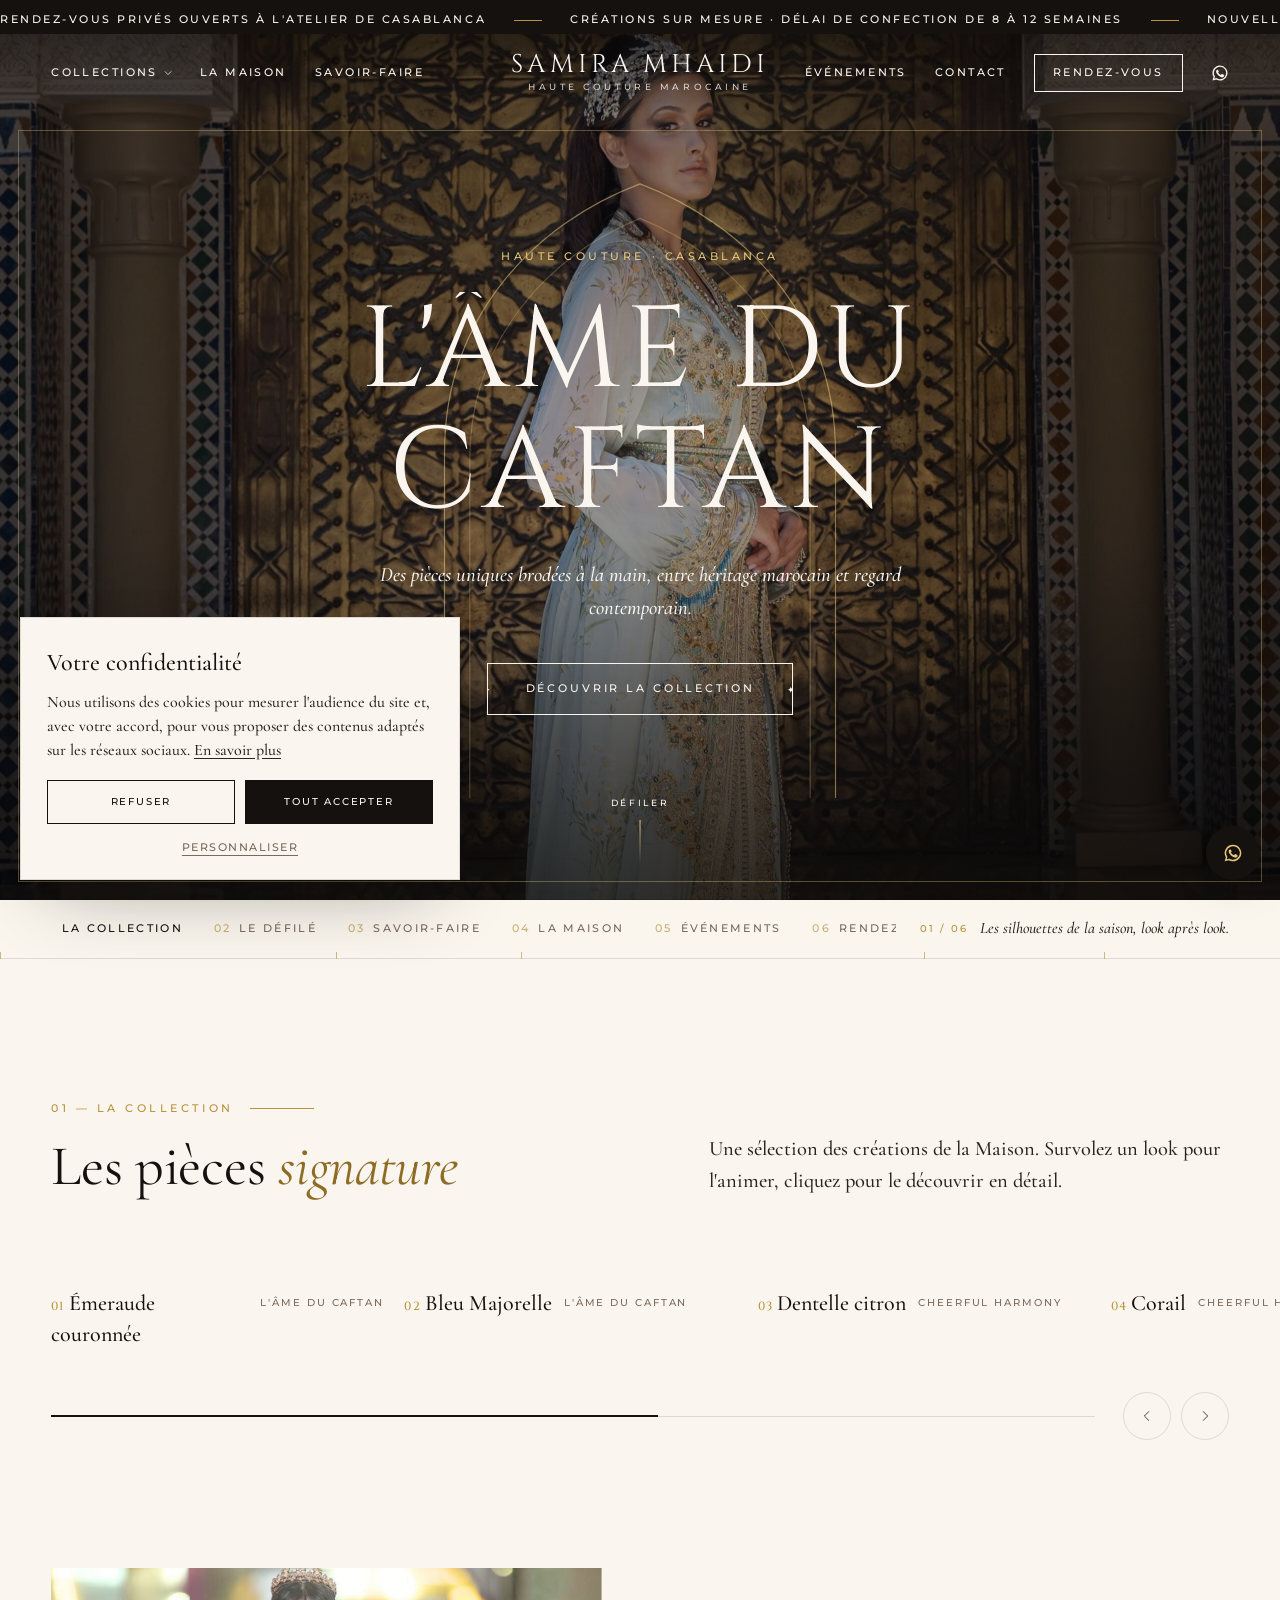
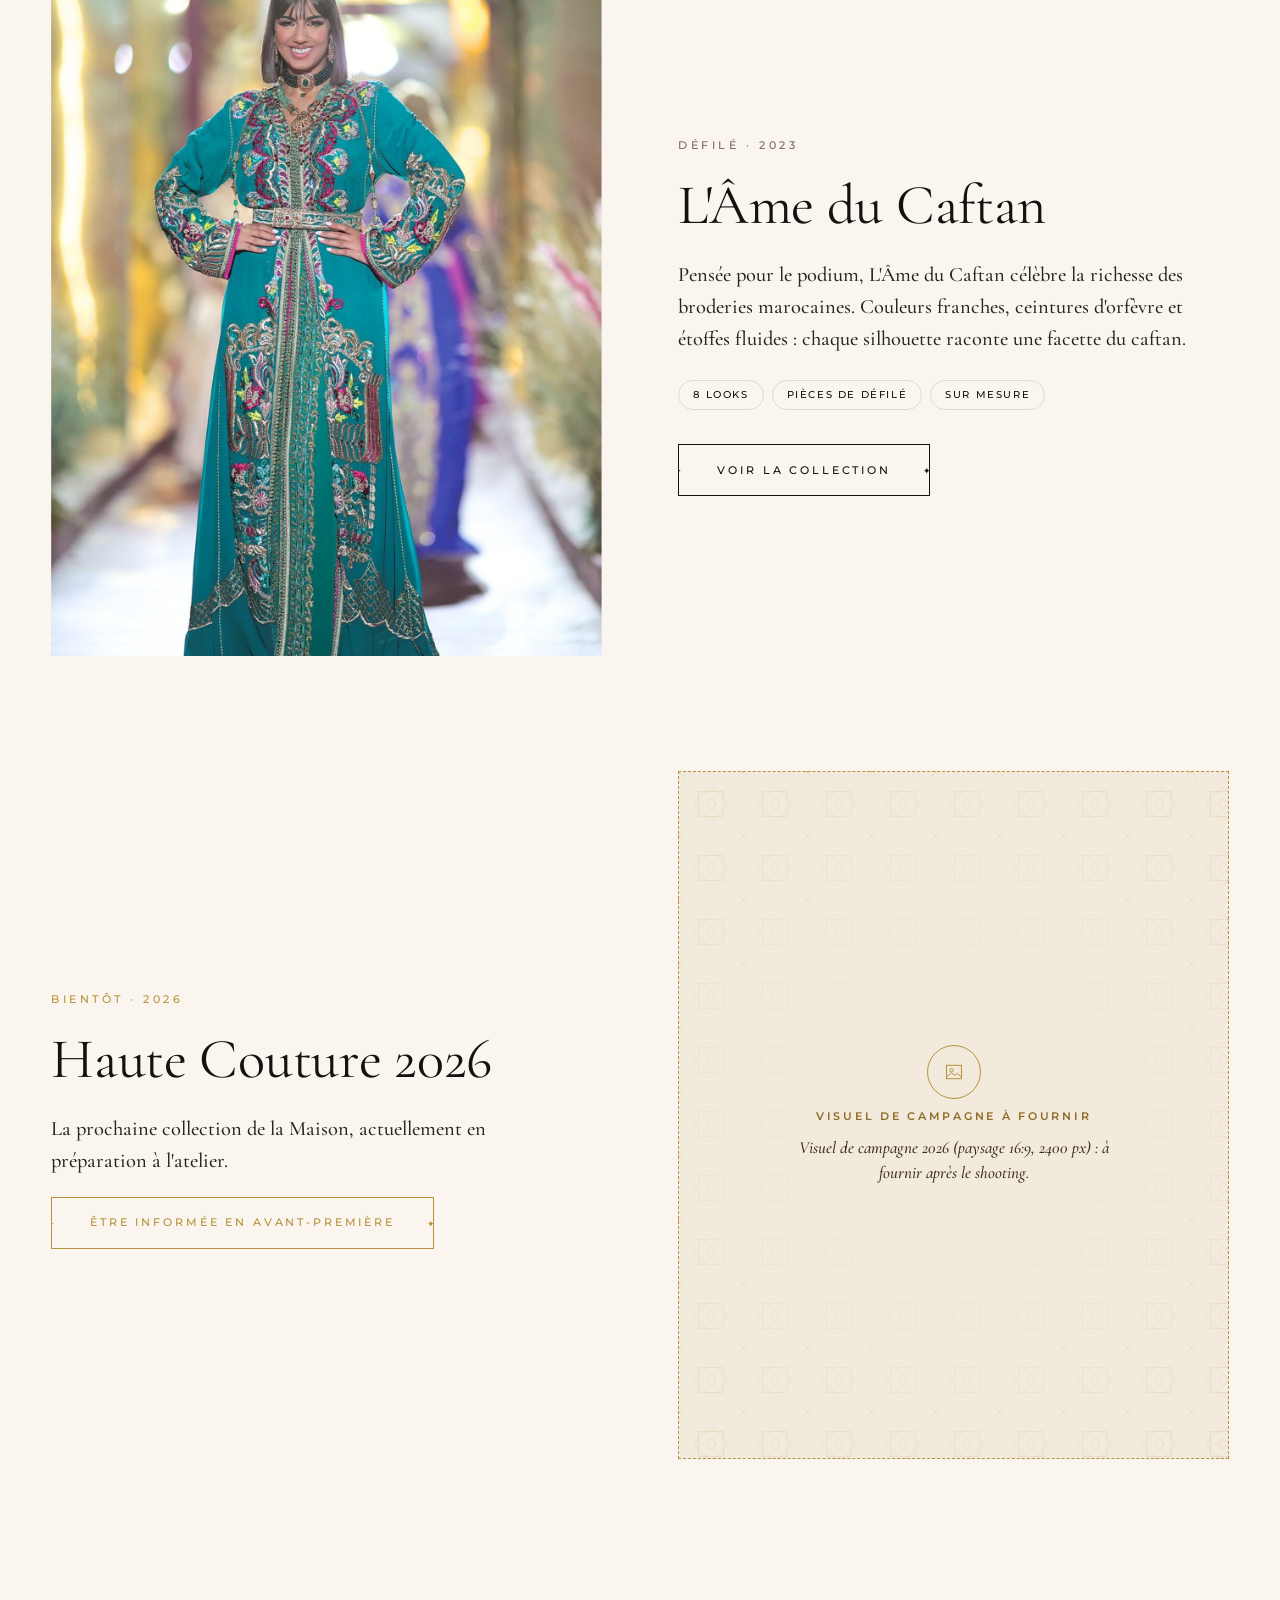
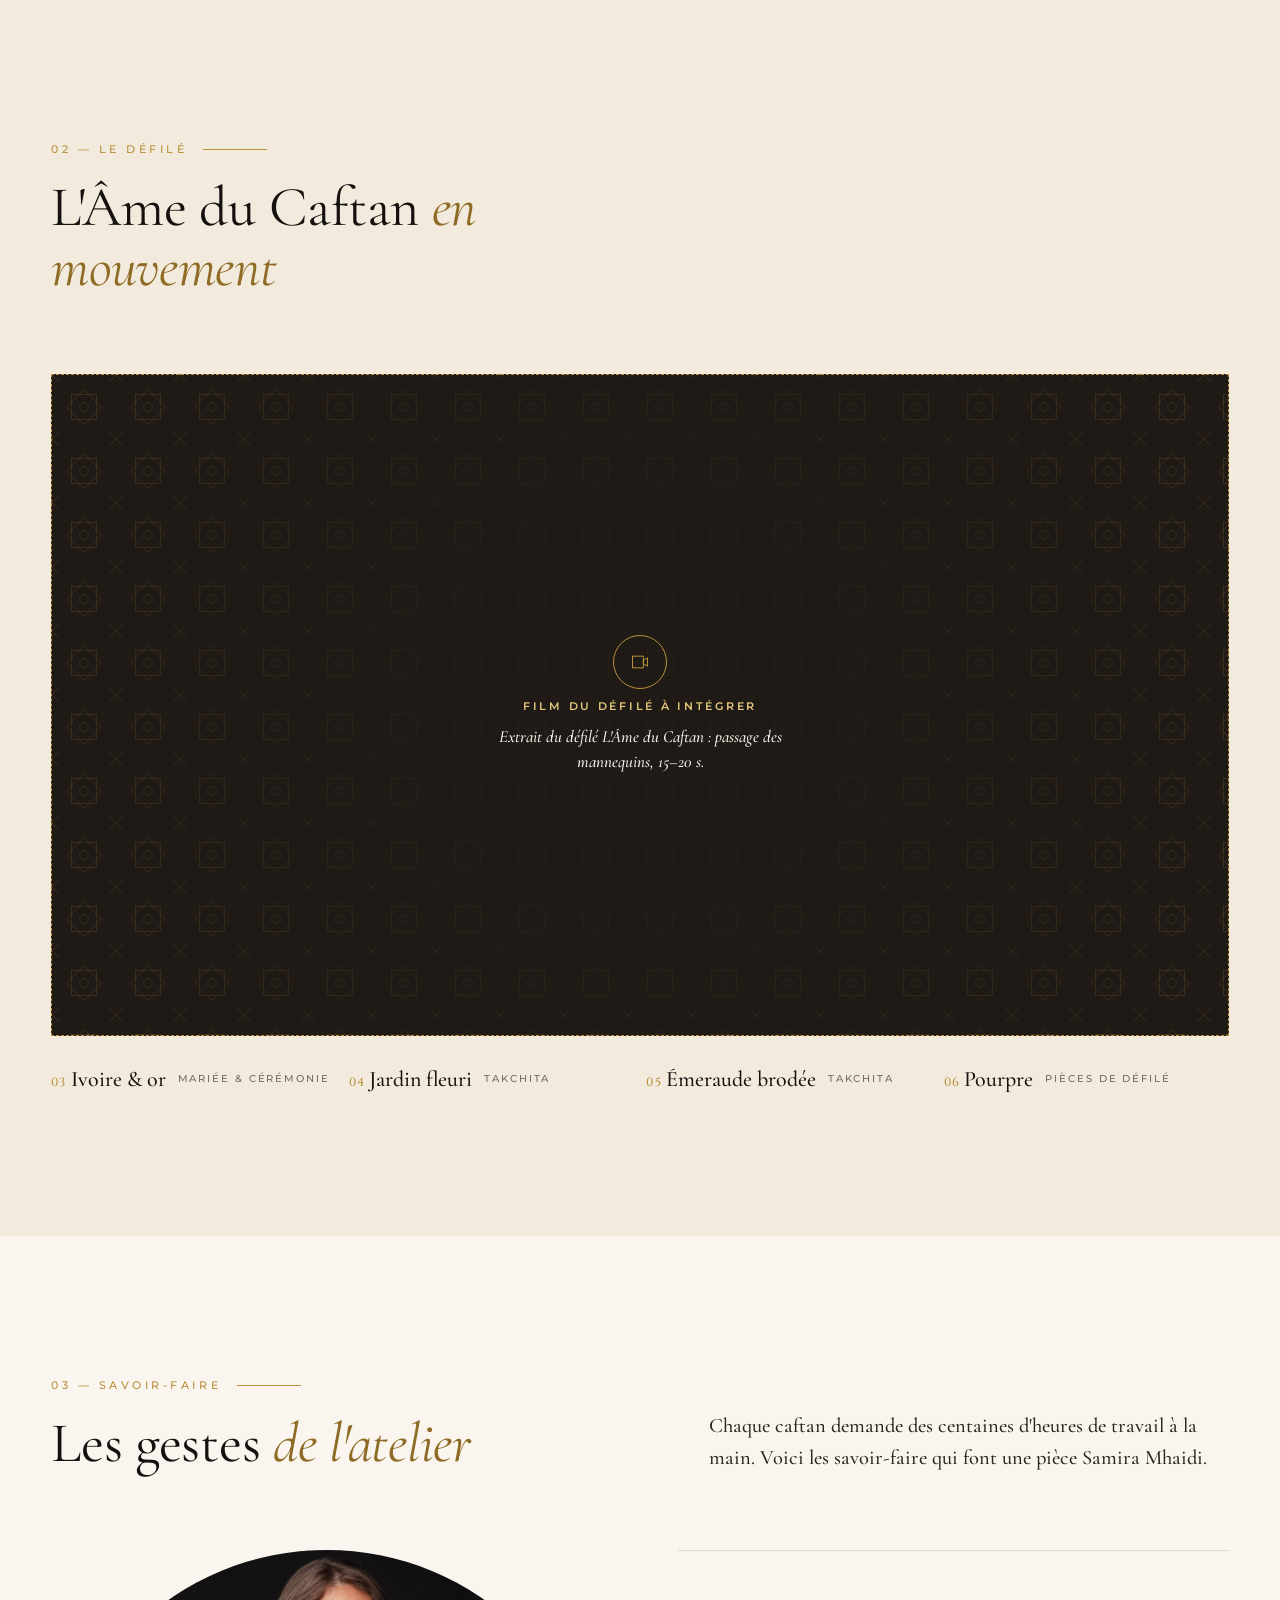
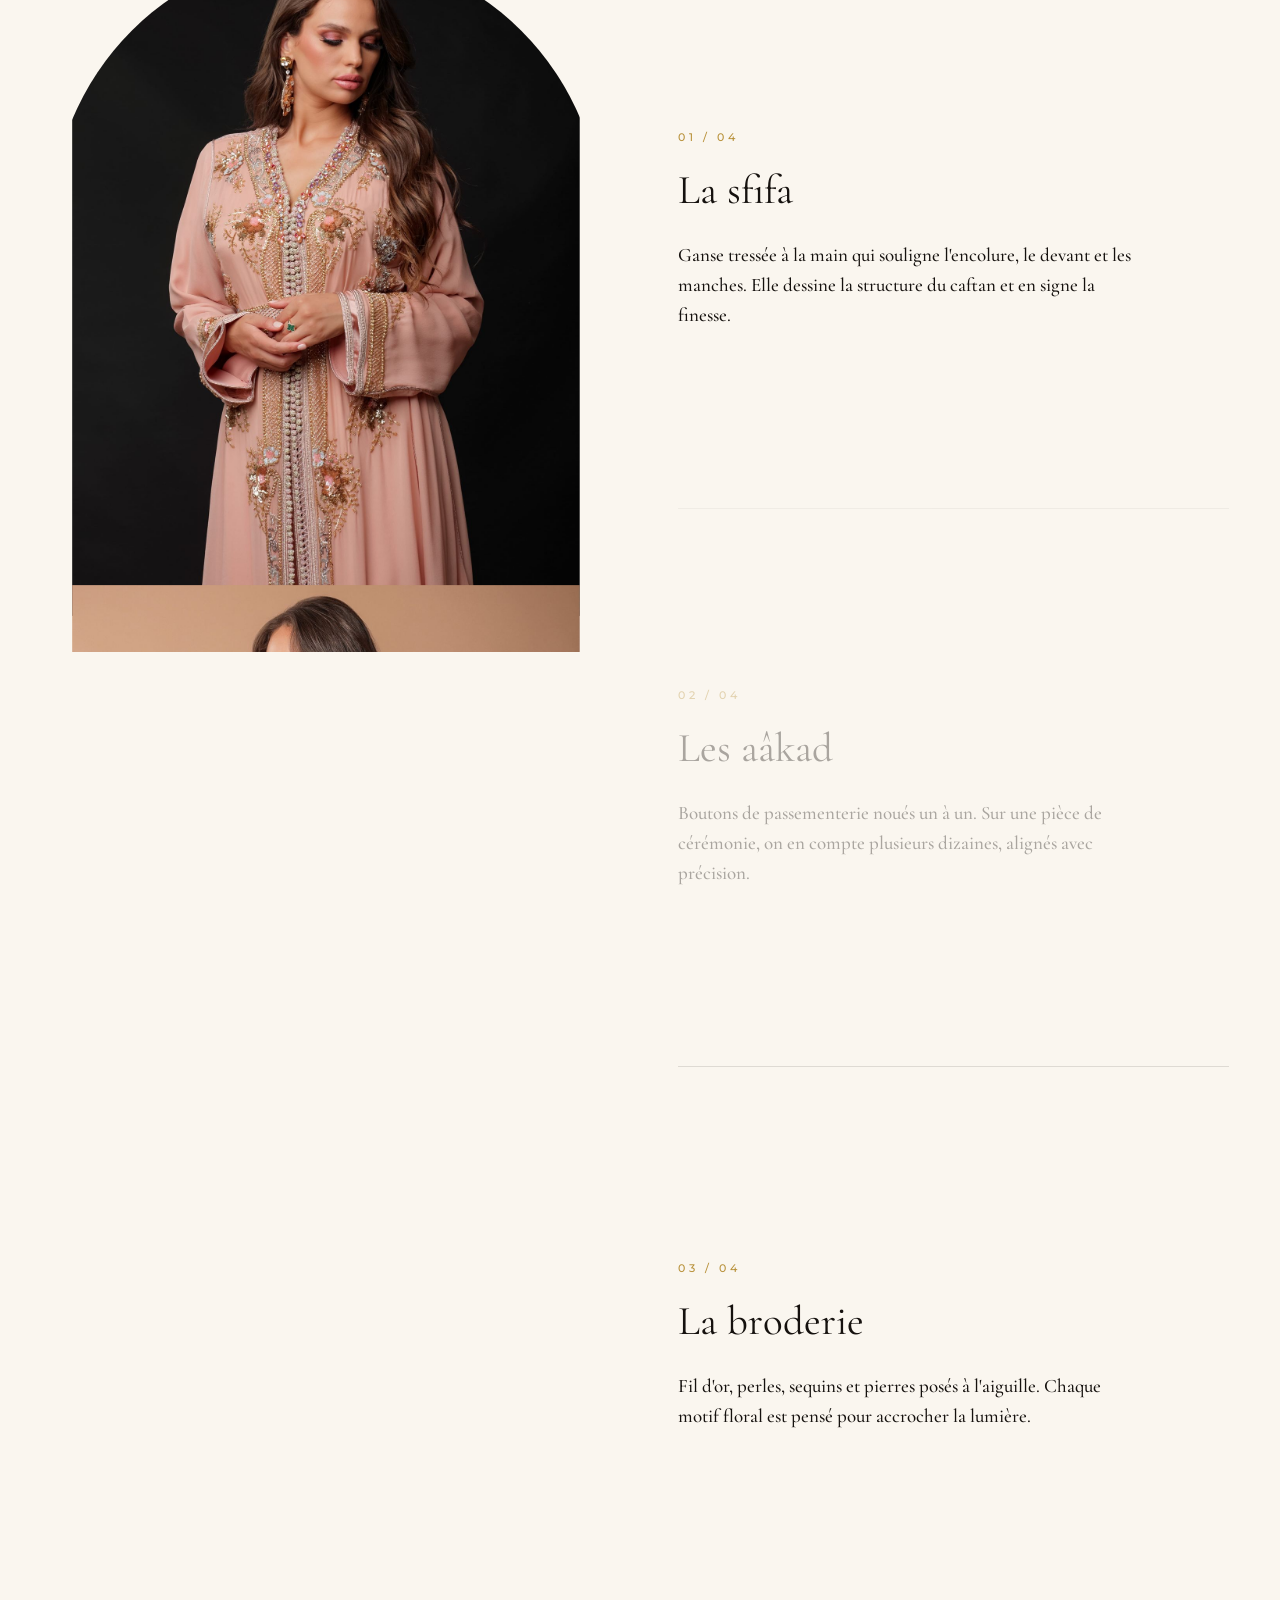
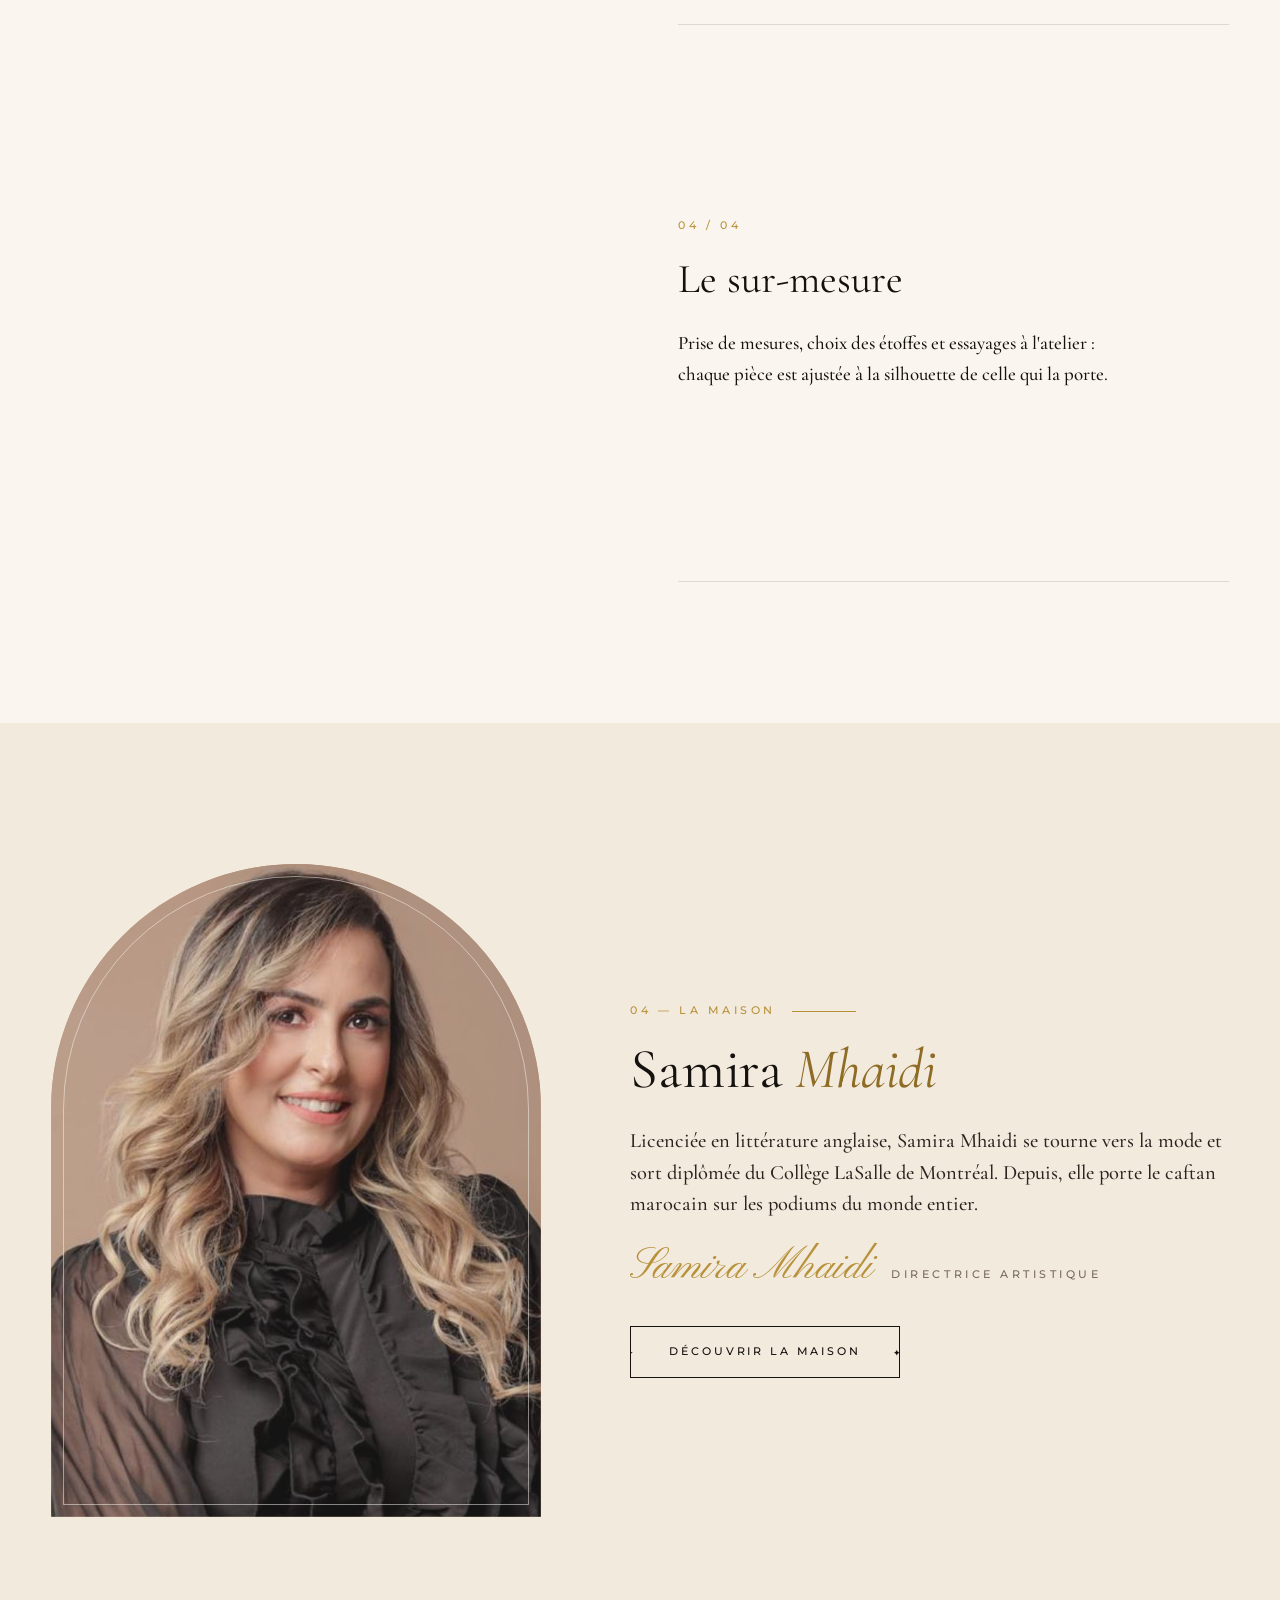
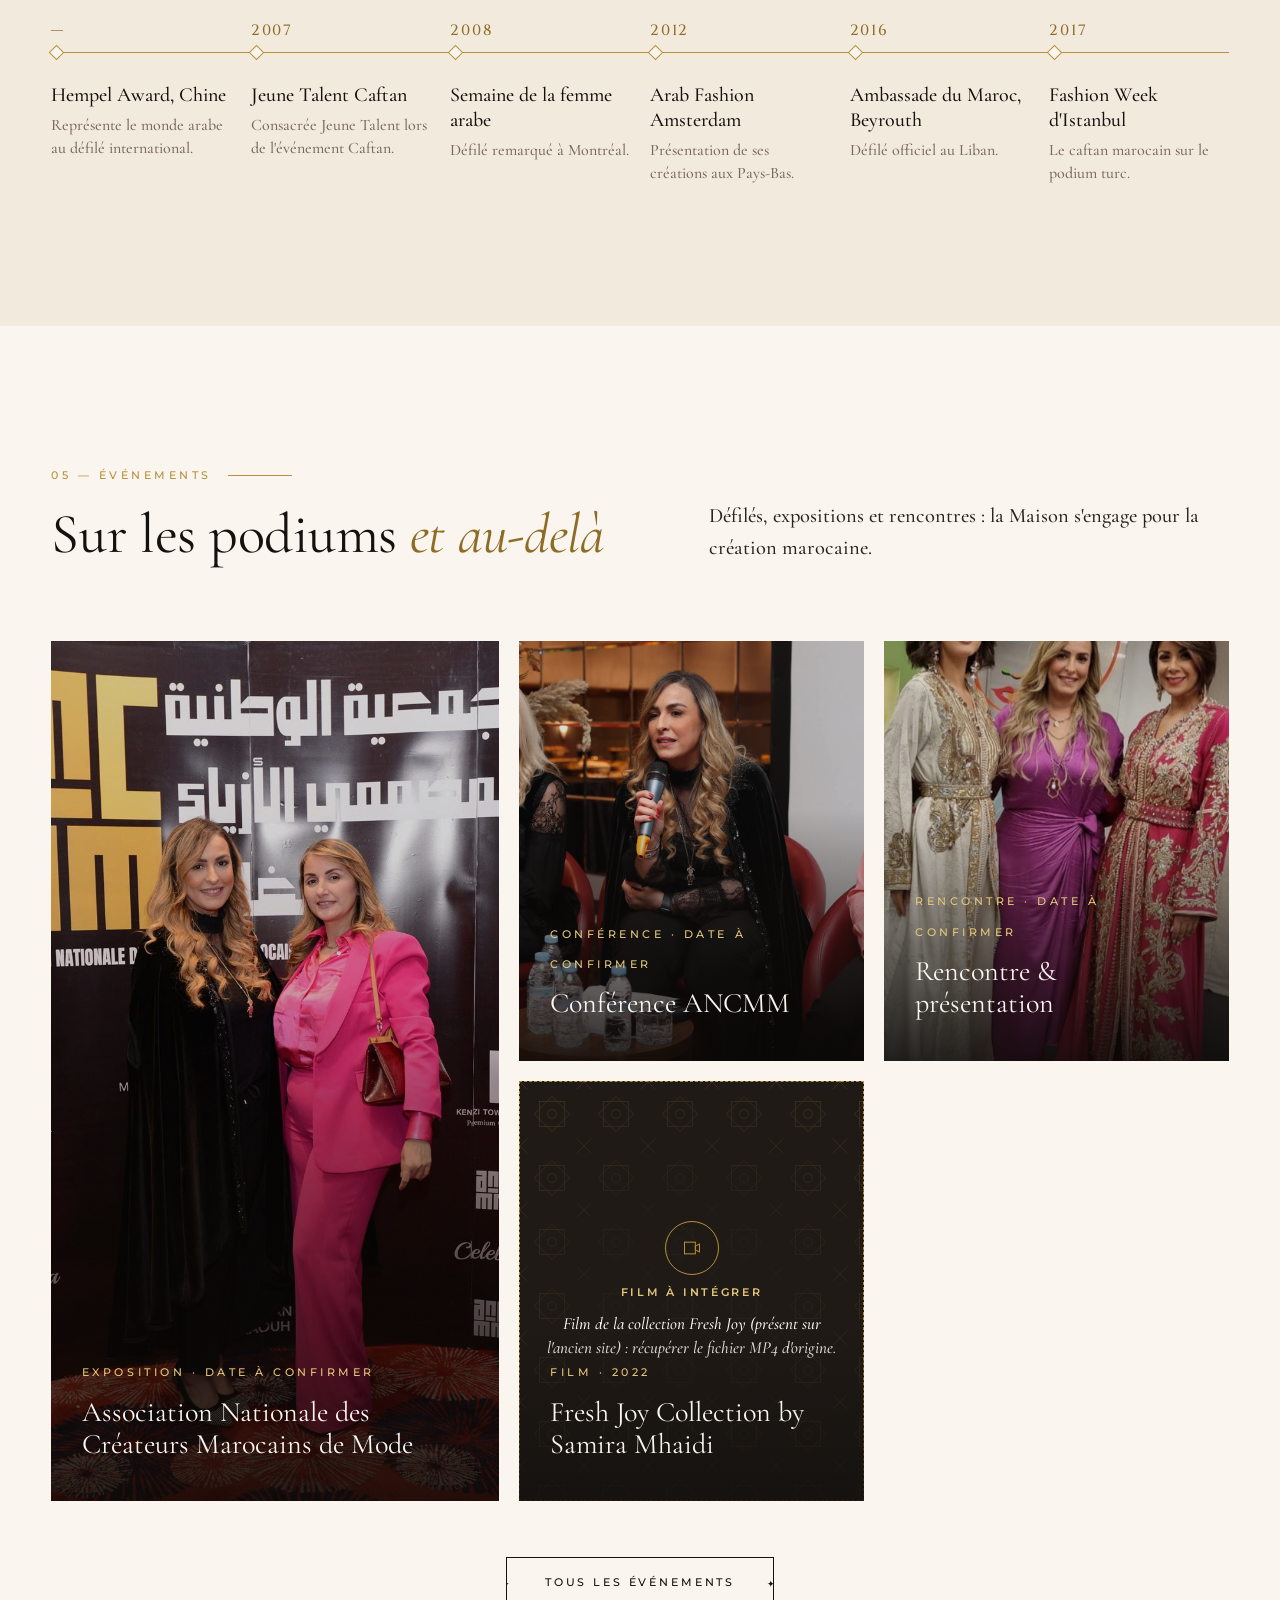
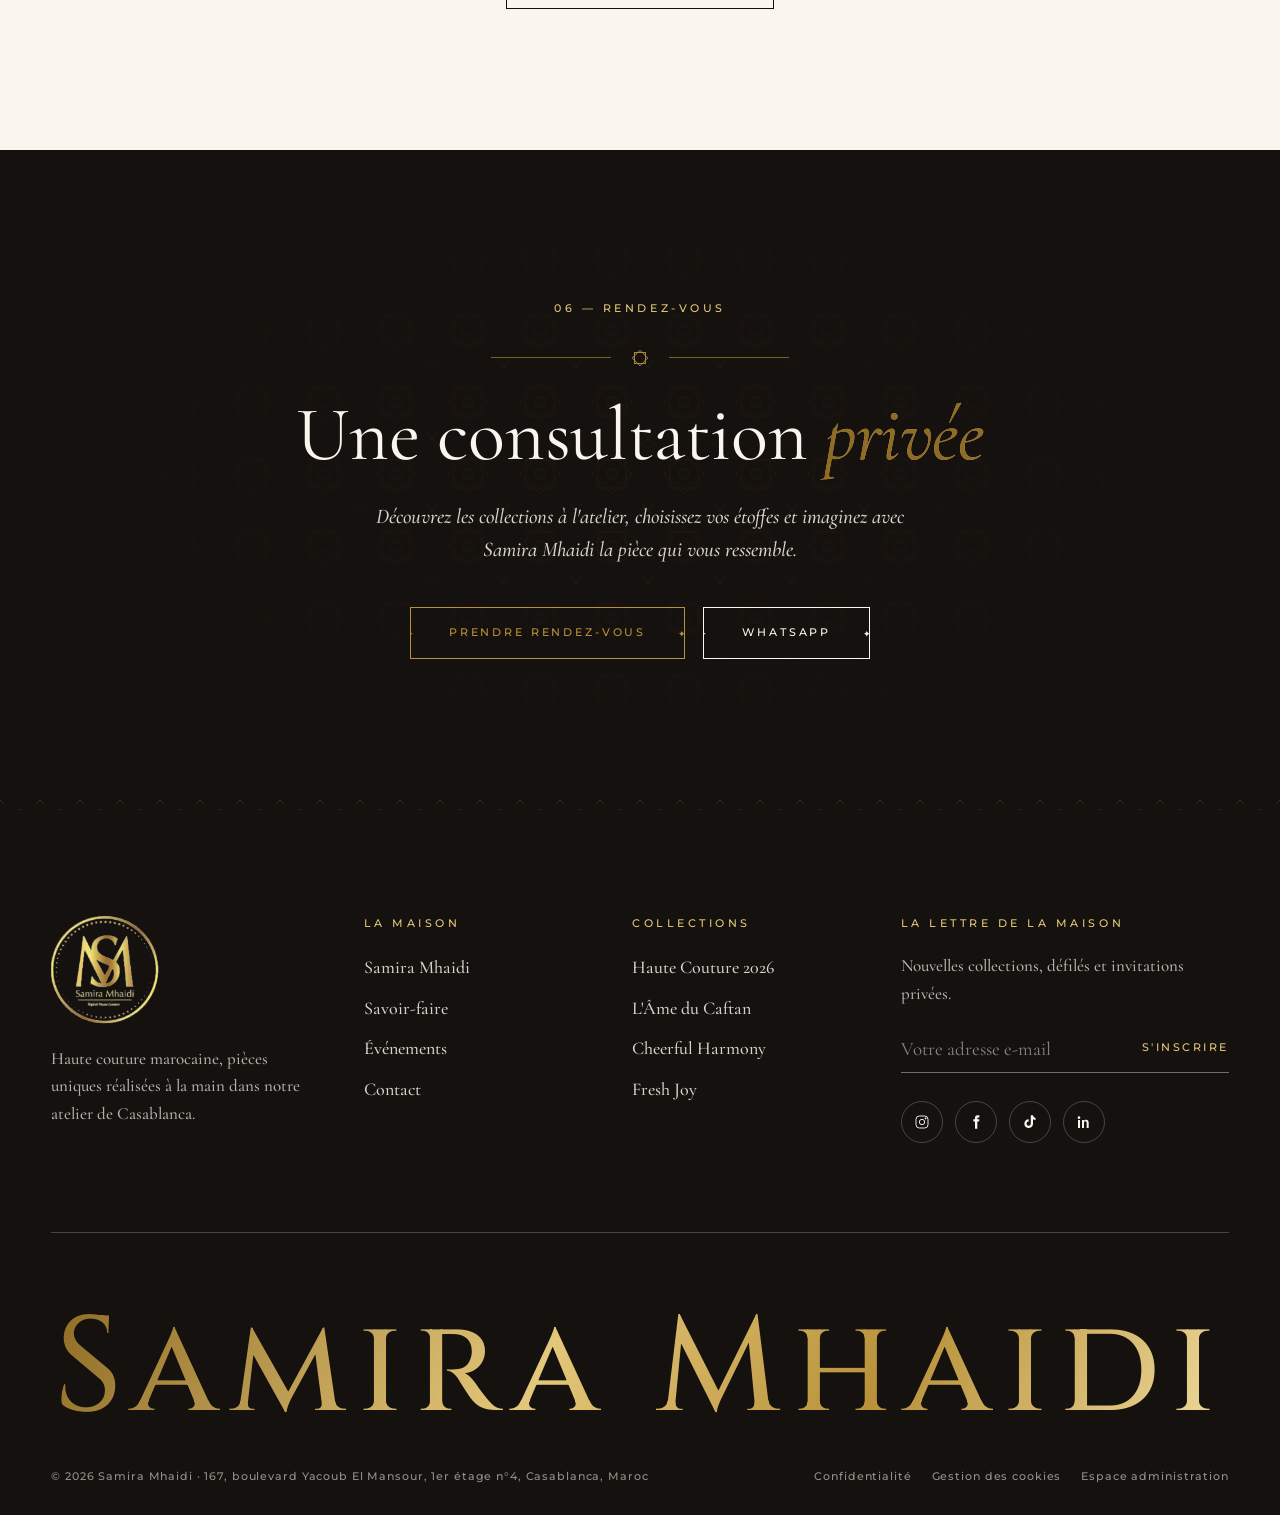
==== index.html @ 706044f9 "Add files via upload" ====
<!doctype html>
<html lang="fr">
<head>
  <meta charset="utf-8">
  <meta name="viewport" content="width=device-width, initial-scale=1">
  <title>Samira Mhaidi — Haute Couture Marocaine · Caftans sur mesure à Casablanca</title>
  <meta name="description" content="Maison de haute couture marocaine fondée par Samira Mhaidi. Caftans et takchitas brodés à la main, pièces uniques sur mesure dans notre atelier de Casablanca.">
  <meta property="og:type" content="website">
  <meta property="og:title" content="Samira Mhaidi — Haute Couture Marocaine">
  <meta property="og:description" content="Caftans et takchitas brodés à la main, pièces uniques sur mesure à Casablanca.">
  <meta property="og:image" content="assets/img/hero-porte-doree.jpg">
  <meta name="theme-color" content="#15110e">
  <link rel="icon" type="image/png" href="assets/img/favicon.png">
  <link rel="preconnect" href="https://fonts.googleapis.com">
  <link rel="preconnect" href="https://fonts.gstatic.com" crossorigin>
  <link href="https://fonts.googleapis.com/css2?family=Cinzel:wght@400;500&family=Cormorant+Garamond:ital,wght@0,400;0,500;0,600;1,400;1,500&family=Montserrat:wght@400;500;600&family=Pinyon+Script&display=swap" rel="stylesheet">
  <link rel="stylesheet" href="assets/css/site.css">
  <script>try{if(sessionStorage.getItem("sm_loaded"))document.documentElement.classList.add("no-loader")}catch(e){}</script>
  <script defer src="assets/js/config.js"></script>
  <script defer src="assets/js/seed.js"></script>
  <script defer src="assets/js/store.js"></script>
  <script defer src="assets/js/site.js"></script>
  <script type="application/ld+json">
  {"@context":"https://schema.org","@type":"ClothingStore","name":"Samira Mhaidi","description":"Maison de haute couture marocaine : caftans et takchitas brodés à la main, sur mesure.","image":"assets/img/hero-porte-doree.jpg","telephone":"+212663015289","email":"samira.mhaidi@gmail.com","address":{"@type":"PostalAddress","streetAddress":"167, boulevard Yacoub El Mansour, 1er étage n°4","addressLocality":"Casablanca","postalCode":"20250","addressCountry":"MA"},"founder":{"@type":"Person","name":"Samira Mhaidi","jobTitle":"Directrice artistique"}}
  </script>
</head>
<body data-page="home">
  <div class="loader" aria-hidden="true"><div class="loader__in"><img src="assets/img/logo-sm-cercle.png" alt=""><div class="loader__bar"><i></i></div></div></div>

  <main id="main">
    <section class="hero" data-bind="hero" aria-label="Ouverture"></section>

    <nav class="chapters" aria-label="Chapitres de la page">
      <div class="wrap chapters__inner">
        <ul class="chapters__list"></ul>
        <div class="chapters__now"><span class="chapters__count"></span><span class="chapters__text"></span></div>
      </div>
      <div class="chapters__progress"><i></i></div>
      <div class="chapters__ticks"></div>
    </nav>

    <section class="section" id="collection" data-bind="collection"></section>
    <section class="section section--sand" id="defile" data-bind="defile"></section>
    <section class="section" id="savoir-faire" data-bind="savoir-faire"></section>
    <section class="section section--sand" id="maison" data-bind="maison"></section>
    <section class="section" id="evenements" data-bind="evenements"></section>
    <section class="section rdv" id="rendez-vous" data-bind="rendez-vous"></section>
  </main>

  <noscript><p style="padding:120px 24px;text-align:center">Ce site nécessite JavaScript pour afficher les collections.</p></noscript>
</body>
</html>
---- assets/css/site.css ----
/* =========================================================
   Samira Mhaidi — Haute Couture Marocaine · V1
   Palette issue du site existant : ivoire, noir, or, camel.
   ========================================================= */
:root {
  --ivory: #faf6ef;
  --sand: #f2eadd;
  --camel: #c49a7c;
  --camel-deep: #a87e62;
  --cacao: #3b2a20;
  --ink: #15110e;
  --ink-2: #2a2420;
  --muted: #7a6a5d;
  --gold: #b8913a;
  --gold-light: #e3c77a;
  --gold-deep: #8f6c25;
  --gold-grad: linear-gradient(120deg, #8f6c25 0%, #e3c77a 42%, #b8913a 70%, #f0dc9e 100%);
  --line: rgba(21, 17, 14, 0.12);
  --line-light: rgba(250, 246, 239, 0.22);

  --f-display: "Cinzel", "Times New Roman", serif;
  --f-serif: "Cormorant Garamond", "Georgia", serif;
  --f-sans: "Montserrat", "Helvetica Neue", Arial, sans-serif;
  --f-script: "Pinyon Script", cursive;

  --bar-h: 34px;
  --hdr-h: 78px;
  --gutter: clamp(16px, 4vw, 56px);
  --maxw: 1440px;
  --ease: cubic-bezier(0.19, 1, 0.22, 1);
  --ease-soft: cubic-bezier(0.39, 0.575, 0.565, 1);

  --zellige: url("data:image/svg+xml,%3Csvg xmlns='http://www.w3.org/2000/svg' width='72' height='72' viewBox='0 0 72 72'%3E%3Cg fill='none' stroke='%23b8913a' stroke-width='0.7'%3E%3Crect x='22' y='22' width='28' height='28'/%3E%3Crect x='22' y='22' width='28' height='28' transform='rotate(45 36 36)'/%3E%3Ccircle cx='36' cy='36' r='5'/%3E%3Cpath d='M0 0l8 8M72 0l-8 8M0 72l8-8M72 72l-8-8'/%3E%3C/g%3E%3C/svg%3E");
}

*,
*::before,
*::after { box-sizing: border-box; }
html { -webkit-text-size-adjust: 100%; scroll-behavior: smooth; }
body {
  margin: 0;
  background: var(--ivory);
  color: var(--ink);
  font-family: var(--f-serif);
  font-size: 19px;
  font-weight: 500;
  line-height: 1.6;
  -webkit-font-smoothing: antialiased;
  overflow-x: hidden;
}
img, video { display: block; max-width: 100%; }
a { color: inherit; text-decoration: none; }
button { font: inherit; color: inherit; background: none; border: 0; cursor: pointer; padding: 0; }
::selection { background: var(--gold-light); color: var(--ink); }
:focus-visible { outline: 1px solid var(--gold); outline-offset: 3px; }
.sr-only { position: absolute; width: 1px; height: 1px; overflow: hidden; clip: rect(0 0 0 0); white-space: nowrap; }
.skip { position: absolute; left: 12px; top: -60px; z-index: 999; background: var(--ink); color: var(--ivory); padding: 10px 16px; font-family: var(--f-sans); font-size: 12px; }
.skip:focus { top: 12px; }

.wrap { width: 100%; max-width: var(--maxw); margin: 0 auto; padding: 0 var(--gutter); }

/* ---------- typographie ---------- */
.eyebrow {
  font-family: var(--f-sans);
  font-size: 11px;
  font-weight: 500;
  letter-spacing: 0.32em;
  text-transform: uppercase;
}
.display {
  font-family: var(--f-display);
  font-weight: 400;
  letter-spacing: 0.06em;
  line-height: 1.05;
  text-transform: uppercase;
  margin: 0;
}
.title {
  font-family: var(--f-serif);
  font-weight: 400;
  font-size: clamp(34px, 4.4vw, 64px);
  line-height: 1.05;
  letter-spacing: -0.005em;
  margin: 0;
}
.title em { font-style: italic; color: var(--gold-deep); }
.lead { font-size: clamp(19px, 1.6vw, 23px); line-height: 1.55; color: var(--ink-2); }
.script { font-family: var(--f-script); font-weight: 400; font-size: 1.6em; color: var(--gold); line-height: 1; }
.gold-text { background: var(--gold-grad); -webkit-background-clip: text; background-clip: text; color: transparent; }
.muted { color: var(--muted); }

/* ---------- boutons (signature : étoiles de part et d'autre, comme l'ancien site) ---------- */
.btn {
  --c: var(--ink);
  position: relative;
  display: inline-flex;
  align-items: center;
  justify-content: center;
  gap: 12px;
  min-height: 52px;
  padding: 0 38px;
  border: 1px solid var(--c);
  color: var(--c);
  font-family: var(--f-sans);
  font-size: 11px;
  font-weight: 500;
  letter-spacing: 0.26em;
  text-transform: uppercase;
  overflow: hidden;
  isolation: isolate;
  transition: color 0.5s var(--ease), border-color 0.5s var(--ease);
}
.btn::before,
.btn::after {
  content: "✦";
  position: absolute;
  top: 50%;
  font-size: 9px;
  line-height: 1;
  color: var(--c);
  transform: translateY(-50%);
  transition: color 0.5s var(--ease);
}
.btn::before { left: -5px; }
.btn::after { right: -5px; }
.btn span.fill {
  position: absolute; inset: 0; z-index: -1;
  background: var(--c);
  transform: scaleX(0);
  transform-origin: right;
  transition: transform 0.6s var(--ease);
}
.btn:hover span.fill { transform: scaleX(1); transform-origin: left; }
.btn:hover { color: var(--ivory); }
.btn--light { --c: var(--ivory); }
.btn--light:hover { color: var(--ink); }
.btn--gold { --c: var(--gold); }
.btn--gold:hover { color: var(--ivory); }
.btn--solid { background: var(--ink); color: var(--ivory); }
.btn--solid span.fill { background: var(--gold); }
.btn--solid:hover { border-color: var(--gold); }
.link-u {
  position: relative;
  font-family: var(--f-sans); font-size: 11px; letter-spacing: 0.26em; text-transform: uppercase; font-weight: 500;
  padding-bottom: 6px;
}
.link-u::after {
  content: ""; position: absolute; left: 0; right: 0; bottom: 0; height: 1px; background: currentColor;
  transform: scaleX(0.35); transform-origin: left; transition: transform 0.6s var(--ease);
}
.link-u:hover::after { transform: scaleX(1); }

/* ---------- bandeau d'annonce (inspiration Fadila El Gadi) ---------- */
.announce {
  height: var(--bar-h);
  background: var(--ink);
  color: var(--ivory);
  overflow: hidden;
  display: flex;
  align-items: center;
  position: relative;
}
.announce__track {
  display: flex;
  flex-shrink: 0;
  white-space: nowrap;
  animation: marquee var(--marquee-dur, 38s) linear infinite;
}
.announce:hover .announce__track { animation-play-state: paused; }
.announce__item {
  display: inline-flex; align-items: center; gap: 28px;
  padding-right: 28px;
  font-family: var(--f-sans); font-size: 10.5px; font-weight: 500; letter-spacing: 0.24em; text-transform: uppercase;
}
.announce__item::after { content: ""; width: 28px; height: 1px; background: var(--gold); }
@keyframes marquee { to { transform: translateX(-50%); } }

/* ---------- header (inspiration Cult Gaia) ---------- */
.site-top {
  position: fixed; top: 0; left: 0; right: 0; z-index: 60;
  transition: transform 0.6s var(--ease);
}
.site-top.is-hidden { transform: translateY(calc(-100% - 2px)); }
.hdr {
  position: relative;
  height: var(--hdr-h);
  color: var(--ivory);
  background-color: transparent;
  border-bottom: 1px solid transparent;
  transition: background-color 0.5s var(--ease-soft), color 0.5s var(--ease-soft), border-color 0.5s var(--ease-soft);
}
.hdr::before {
  content: ""; position: absolute; inset: 0; pointer-events: none;
  background: linear-gradient(to bottom, rgba(10, 8, 6, 0.42), rgba(10, 8, 6, 0));
  transition: opacity 0.5s var(--ease-soft);
}
.site-top.is-solid .hdr,
.site-top:hover .hdr,
.site-top.is-open .hdr,
body.no-hero .hdr {
  background-color: var(--ivory);
  color: var(--ink);
  border-color: var(--line);
}
.site-top.is-solid .hdr::before,
.site-top:hover .hdr::before,
.site-top.is-open .hdr::before,
body.no-hero .hdr::before { opacity: 0; }
.hdr__inner {
  position: relative;
  height: 100%;
  display: grid;
  grid-template-columns: 1fr auto 1fr;
  align-items: center;
  gap: 24px;
}
.hdr__nav { display: flex; align-items: center; gap: clamp(18px, 2.2vw, 38px); }
.hdr__nav--right { justify-content: flex-end; }
.hdr__link {
  position: relative;
  display: inline-flex; align-items: center; gap: 6px;
  height: var(--hdr-h);
  font-family: var(--f-sans); font-size: 11px; font-weight: 500; letter-spacing: 0.22em; text-transform: uppercase;
  transition: color 0.35s var(--ease-soft);
}
.hdr__link::after {
  content: ""; position: absolute; left: 50%; right: 50%; bottom: 24px; height: 1px; background: var(--gold);
  transition: left 0.5s var(--ease), right 0.5s var(--ease);
}
.hdr__link:hover, .hdr__link[aria-expanded="true"], .hdr__link.is-current { color: var(--gold); }
.hdr__link:hover::after, .hdr__link[aria-expanded="true"]::after, .hdr__link.is-current::after { left: 0; right: 0; }
.hdr__link .chev { width: 8px; height: 8px; transition: transform 0.4s var(--ease); }
.hdr__link[aria-expanded="true"] .chev { transform: rotate(180deg); }
.hdr__logo { display: flex; flex-direction: column; align-items: center; gap: 2px; text-align: center; }
.hdr__logo .display { font-size: clamp(19px, 2vw, 27px); letter-spacing: 0.16em; }
.hdr__logo small { font-family: var(--f-sans); font-size: 8.5px; letter-spacing: 0.42em; text-transform: uppercase; opacity: 0.8; }
.hdr__rdv { border: 1px solid currentColor; padding: 0 18px; height: 38px; }
.hdr__rdv::after { display: none; }
.hdr__rdv:hover { background: var(--gold); border-color: var(--gold); color: var(--ivory); }
.hdr__icon { width: 18px; height: 18px; }
.hdr__burger { display: none; width: 40px; height: 40px; align-items: center; justify-content: flex-start; }
.hdr__burger span { display: block; width: 24px; height: 1px; background: currentColor; position: relative; }
.hdr__burger span::before, .hdr__burger span::after { content: ""; position: absolute; left: 0; width: 24px; height: 1px; background: currentColor; }
.hdr__burger span::before { top: -7px; }
.hdr__burger span::after { top: 7px; width: 16px; }

/* méga-menu */
.mega {
  position: absolute; left: 0; right: 0; top: 100%;
  background: var(--ivory);
  color: var(--ink);
  border-bottom: 1px solid var(--line);
  clip-path: inset(0 0 100% 0);
  visibility: hidden;
  transition: clip-path 0.7s var(--ease), visibility 0s 0.7s;
}
.mega.is-open { clip-path: inset(0 0 0 0); visibility: visible; transition: clip-path 0.7s var(--ease), visibility 0s; }
.mega__inner { display: grid; grid-template-columns: 1.1fr 1fr 1fr 1.3fr; gap: 48px; padding-top: 40px; padding-bottom: 48px; }
.mega__col h4 { margin: 0 0 18px; }
.mega__col ul { list-style: none; margin: 0; padding: 0; display: grid; gap: 10px; }
.mega__col a {
  font-family: var(--f-serif); font-size: 22px; line-height: 1.2;
  display: inline-flex; align-items: baseline; gap: 10px;
  transition: color 0.3s var(--ease-soft), transform 0.5s var(--ease);
}
.mega__col a small { font-family: var(--f-sans); font-size: 10px; letter-spacing: 0.2em; color: var(--muted); }
.mega__col a:hover { color: var(--gold); transform: translateX(6px); }
.mega__col a.is-soon { color: var(--muted); }
.mega__preview { position: relative; aspect-ratio: 4 / 3; overflow: hidden; background: var(--sand); }
.mega__preview img { position: absolute; inset: 0; width: 100%; height: 100%; object-fit: cover; object-position: center 20%; opacity: 0; transform: scale(1.06); transition: opacity 0.6s var(--ease-soft), transform 1.2s var(--ease); }
.mega__preview img.is-on { opacity: 1; transform: scale(1); }
.mega__preview figcaption { position: absolute; left: 16px; bottom: 14px; color: var(--ivory); text-shadow: 0 1px 12px rgba(0, 0, 0, 0.5); }
.mega-veil { position: fixed; inset: 0; z-index: 55; background: rgba(21, 17, 14, 0.35); opacity: 0; visibility: hidden; transition: opacity 0.5s, visibility 0s 0.5s; }
.mega-veil.is-on { opacity: 1; visibility: visible; transition: opacity 0.5s, visibility 0s; }

/* menu mobile */
.mnav {
  position: fixed; inset: 0; z-index: 80;
  background: var(--ink); color: var(--ivory);
  display: flex; flex-direction: column;
  padding: 24px var(--gutter) 32px;
  clip-path: circle(0 at 32px 32px);
  transition: clip-path 0.8s var(--ease);
  overflow-y: auto;
}
.mnav.is-open { clip-path: circle(150% at 32px 32px); }
.mnav__top { display: flex; justify-content: space-between; align-items: center; }
.mnav__close { width: 40px; height: 40px; font-size: 26px; font-weight: 300; }
.mnav ul { list-style: none; margin: 40px 0 auto; padding: 0; display: grid; gap: 6px; }
.mnav li a { font-family: var(--f-display); font-size: clamp(26px, 8vw, 40px); letter-spacing: 0.05em; display: block; padding: 4px 0; }
.mnav li a:hover { color: var(--gold-light); }
.mnav li small { display: block; font-family: var(--f-sans); font-size: 10px; letter-spacing: 0.24em; text-transform: uppercase; color: var(--gold-light); margin-bottom: 4px; }
.mnav__foot { display: grid; gap: 8px; font-family: var(--f-sans); font-size: 12px; letter-spacing: 0.08em; color: rgba(250, 246, 239, 0.7); }
.mnav__foot .zel { height: 40px; background-image: var(--zellige); background-size: 36px; opacity: 0.4; margin-bottom: 12px; }

/* ---------- hero vidéo (inspiration Elie Saab) ---------- */
.hero {
  position: relative;
  height: 100vh; height: 100svh;
  min-height: 600px;
  color: var(--ivory);
  overflow: hidden;
  background: var(--ink);
}
.hero__media { position: absolute; inset: 0; }
.hero__media img, .hero__media video { width: 100%; height: 100%; object-fit: cover; object-position: center 25%; }
.hero__media img { animation: kenburns 18s var(--ease-soft) forwards; transform-origin: 50% 30%; }
@keyframes kenburns { from { transform: scale(1.12); } to { transform: scale(1); } }
.hero__shade { position: absolute; inset: 0; background: radial-gradient(ellipse at center, rgba(10, 8, 6, 0.25) 0%, rgba(10, 8, 6, 0.55) 70%), linear-gradient(to bottom, rgba(10, 8, 6, 0.1) 60%, rgba(10, 8, 6, 0.6)); }
.hero__frame { position: absolute; inset: calc(var(--bar-h) + var(--hdr-h) + 18px) 18px 18px; border: 1px solid rgba(227, 199, 122, 0.35); pointer-events: none; }
.hero__content {
  position: absolute; inset: 0;
  display: flex; flex-direction: column; align-items: center; justify-content: center;
  text-align: center;
  padding: calc(var(--bar-h) + var(--hdr-h)) var(--gutter) 60px;
}
.hero__arch { position: absolute; width: min(460px, 70vw); height: auto; opacity: 0.55; pointer-events: none; }
.hero__arch path { stroke-dasharray: 2200; stroke-dashoffset: 2200; animation: draw 3.2s 0.6s var(--ease) forwards; }
@keyframes draw { to { stroke-dashoffset: 0; } }
.hero__eyebrow { color: var(--gold-light); margin-bottom: 26px; }
.hero__title { font-size: clamp(46px, 9vw, 132px); letter-spacing: 0.04em; }
.hero__title .line { display: block; overflow: hidden; }
.hero__title .line > span { display: inline-block; transform: translateY(110%); animation: rise 1.4s var(--ease) forwards; }
.hero__title .line:nth-child(2) > span { animation-delay: 0.15s; }
@keyframes rise { to { transform: translateY(0); } }
.hero__sub { max-width: 560px; margin: 26px auto 38px; font-size: clamp(18px, 1.6vw, 22px); font-style: italic; opacity: 0; animation: fadein 1.2s 0.9s forwards; }
.hero__cta { opacity: 0; animation: fadein 1.2s 1.2s forwards; }
@keyframes fadein { to { opacity: 1; } }
.hero__scroll { position: absolute; left: 50%; bottom: 34px; transform: translateX(-50%); display: flex; flex-direction: column; align-items: center; gap: 10px; font-family: var(--f-sans); font-size: 9px; letter-spacing: 0.3em; text-transform: uppercase; }
.hero__scroll i { width: 1px; height: 46px; background: linear-gradient(var(--gold-light), transparent); animation: scrollcue 2.2s var(--ease-soft) infinite; transform-origin: top; }
@keyframes scrollcue { 0% { transform: scaleY(0); } 50% { transform: scaleY(1); transform-origin: top; } 51% { transform-origin: bottom; } 100% { transform: scaleY(0); transform-origin: bottom; } }
.hero .ph-badge { position: absolute; left: 34px; bottom: 34px; z-index: 2; }

/* en-tête de page intérieure */
.page-hero {
  position: relative;
  min-height: 72vh;
  display: flex; align-items: flex-end;
  color: var(--ivory);
  background: var(--ink);
  overflow: hidden;
}
.page-hero__media { position: absolute; inset: 0; }
.page-hero__media img, .page-hero__media video { width: 100%; height: 100%; object-fit: cover; object-position: center 25%; }
.page-hero__media::after { content: ""; position: absolute; inset: 0; background: linear-gradient(to bottom, rgba(10, 8, 6, 0.35), rgba(10, 8, 6, 0.15) 40%, rgba(10, 8, 6, 0.7)); }
.page-hero__content { position: relative; padding-top: calc(var(--bar-h) + var(--hdr-h) + 60px); padding-bottom: clamp(40px, 6vw, 80px); width: 100%; }
.page-hero h1 { font-size: clamp(40px, 7vw, 104px); }
.page-hero p { max-width: 620px; font-size: clamp(18px, 1.6vw, 22px); font-style: italic; margin: 18px 0 0; }
.page-hero--light { background: var(--sand); color: var(--ink); min-height: 0; }
.page-hero--light .page-hero__content { padding-bottom: 56px; }
.page-hero .ph { position: absolute; inset: 0; border: 0; }

/* ---------- barre de chapitres (inspiration Elie Saab) ---------- */
.chapters {
  position: sticky; top: 0; z-index: 40;
  background: rgba(250, 246, 239, 0.94);
  -webkit-backdrop-filter: blur(10px); backdrop-filter: blur(10px);
  border-bottom: 1px solid var(--line);
  transition: top 0.6s var(--ease);
}
body.top-visible .chapters { top: calc(var(--bar-h) + var(--hdr-h)); }
.chapters__inner { display: flex; align-items: center; gap: 24px; height: 58px; }
.chapters__list { display: flex; gap: clamp(14px, 2.4vw, 40px); list-style: none; margin: 0; padding: 0; overflow-x: auto; scrollbar-width: none; flex: 1; }
.chapters__list::-webkit-scrollbar { display: none; }
.chapters__list a {
  display: inline-flex; align-items: center; gap: 8px; white-space: nowrap;
  font-family: var(--f-sans); font-size: 10.5px; letter-spacing: 0.22em; text-transform: uppercase; font-weight: 500;
  color: var(--muted);
  padding: 20px 0;
  transition: color 0.4s var(--ease-soft);
}
.chapters__list a b { font-weight: 500; color: var(--gold); opacity: 0.7; }
.chapters__list a:hover { color: var(--ink); }
.chapters__list a.is-active { color: var(--ink); }
.chapters__list a.is-active b { opacity: 1; }
.chapters__now { display: flex; align-items: center; gap: 12px; min-width: 0; max-width: 38%; font-style: italic; font-size: 16px; color: var(--ink-2); }
.chapters__now span { overflow: hidden; text-overflow: ellipsis; white-space: nowrap; transition: opacity 0.4s; }
.chapters__count { font-family: var(--f-sans); font-style: normal; font-size: 10px; letter-spacing: 0.2em; color: var(--gold); white-space: nowrap; }
.chapters__progress { position: absolute; left: 0; right: 0; bottom: -1px; height: 2px; background: transparent; }
.chapters__progress i { display: block; height: 100%; width: 100%; background: var(--gold-grad); transform-origin: left; transform: scaleX(0); }
.chapters__ticks { position: absolute; left: 0; right: 0; bottom: -1px; height: 7px; pointer-events: none; }
.chapters__ticks i { position: absolute; bottom: 0; width: 1px; height: 7px; background: var(--gold); opacity: 0.6; }

/* ---------- sections ---------- */
.section { position: relative; padding: clamp(80px, 11vw, 160px) 0; scroll-margin-top: 120px; }
.section--sand { background: var(--sand); }
.section--ink { background: var(--ink); color: var(--ivory); }
.section--tight { padding: clamp(56px, 7vw, 96px) 0; }
.s-head { display: grid; grid-template-columns: minmax(0, 1fr) minmax(0, 1fr); gap: clamp(24px, 5vw, 80px); align-items: end; margin-bottom: clamp(40px, 6vw, 80px); }
.s-head__num { display: flex; align-items: center; gap: 16px; margin-bottom: 20px; color: var(--gold); }
.s-head__num::after { content: ""; width: 64px; height: 1px; background: currentColor; }
.s-head p { margin: 0; max-width: 520px; justify-self: end; }
.s-head--center { grid-template-columns: 1fr; text-align: center; justify-items: center; }
.s-head--center p { justify-self: center; }
.s-head--center .s-head__num::before { content: ""; width: 64px; height: 1px; background: currentColor; }

.star-divider { display: flex; align-items: center; justify-content: center; gap: 18px; color: var(--gold); margin: 0 auto; }
.star-divider::before, .star-divider::after { content: ""; width: min(120px, 18vw); height: 1px; background: currentColor; opacity: 0.6; }
.star-divider svg { width: 22px; height: 22px; }

/* ---------- carrousel de looks ---------- */
.rail { position: relative; }
.rail__track {
  display: grid; grid-auto-flow: column; grid-auto-columns: clamp(240px, 26vw, 380px);
  gap: clamp(14px, 1.6vw, 24px);
  overflow-x: auto; overscroll-behavior-x: contain;
  scroll-snap-type: x mandatory;
  scroll-padding-inline: var(--gutter);
  padding: 0 var(--gutter) 8px;
  scrollbar-width: none;
  cursor: grab;
}
.rail__track::-webkit-scrollbar { display: none; }
.rail__track.is-drag { cursor: grabbing; scroll-snap-type: none; }
.rail__track > * { scroll-snap-align: start; }
.rail__bar { display: flex; align-items: center; gap: 28px; margin-top: 34px; }
.rail__line { flex: 1; height: 1px; background: var(--line); position: relative; }
.rail__line i { position: absolute; left: 0; top: -0.5px; height: 2px; background: var(--ink); width: 20%; transition: transform 0.2s linear; }
.rail__btns { display: flex; gap: 10px; }
.rail__btn { width: 48px; height: 48px; border: 1px solid var(--line); border-radius: 50%; display: grid; place-items: center; transition: background 0.4s, color 0.4s, border-color 0.4s; }
.rail__btn:hover { background: var(--ink); color: var(--ivory); border-color: var(--ink); }
.rail__btn svg { width: 16px; height: 16px; }

/* carte look : image -> vidéo / 2e image au survol */
.look { position: relative; display: flex; flex-direction: column; justify-content: flex-start; align-self: start; text-align: left; width: 100%; }
.look__media { position: relative; aspect-ratio: 2 / 3; overflow: hidden; background: var(--sand); }
.look__media img, .look__media video { position: absolute; inset: 0; width: 100%; height: 100%; object-fit: cover; object-position: center 18%; }
.look__media img { transition: transform 1.4s var(--ease), opacity 0.7s var(--ease-soft); }
.look__alt, .look__media video { opacity: 0; }
.look:hover .look__media img.look__main { transform: scale(1.05); }
.look.has-alt:hover .look__alt { opacity: 1; }
.look.has-video:hover video { opacity: 1; transition: opacity 0.5s; }
.look__tag {
  position: absolute; left: 12px; top: 12px; z-index: 2;
  display: inline-flex; align-items: center; gap: 6px;
  padding: 6px 10px; background: rgba(250, 246, 239, 0.92); color: var(--ink);
  font-family: var(--f-sans); font-size: 9px; letter-spacing: 0.18em; text-transform: uppercase;
  opacity: 0; transform: translateY(-6px); transition: opacity 0.4s, transform 0.5s var(--ease);
}
.look:hover .look__tag { opacity: 1; transform: none; }
.look__tag--video::before { content: ""; width: 0; height: 0; border-left: 6px solid var(--gold); border-top: 4px solid transparent; border-bottom: 4px solid transparent; }
.look__view {
  position: absolute; left: 50%; top: 50%; z-index: 2;
  width: 84px; height: 84px; border-radius: 50%;
  display: grid; place-items: center;
  background: rgba(250, 246, 239, 0.9); color: var(--ink);
  font-family: var(--f-sans); font-size: 9.5px; letter-spacing: 0.22em; text-transform: uppercase;
  transform: translate(-50%, -50%) scale(0.4); opacity: 0;
  transition: transform 0.6s var(--ease), opacity 0.4s;
}
.look:hover .look__view { transform: translate(-50%, -50%) scale(1); opacity: 1; }
.look__info { display: flex; justify-content: space-between; gap: 12px; padding-top: 16px; min-width: 0; }
.look__info > div { min-width: 0; }
.look__name { font-size: 22px; line-height: 1.2; }
.look__meta { font-family: var(--f-sans); font-size: 9.5px; letter-spacing: 0.2em; text-transform: uppercase; color: var(--muted); padding-top: 6px; white-space: nowrap; }
.look__num { font-family: var(--f-display); font-size: 12px; color: var(--gold); letter-spacing: 0.1em; }

/* ---------- bloc vide annoté (visuel / vidéo à fournir) ---------- */
.ph {
  position: relative;
  width: 100%; height: 100%;
  min-height: 220px;
  display: grid; place-items: center;
  background-color: var(--sand);
  background-image: var(--zellige);
  background-size: 64px;
  border: 1px dashed var(--gold);
  color: var(--cacao);
  text-align: center;
  overflow: hidden;
}
.ph::before { content: ""; position: absolute; inset: 0; background: radial-gradient(circle at center, rgba(242, 234, 221, 0.96) 30%, rgba(242, 234, 221, 0.75)); }
.ph__inner { position: relative; max-width: 380px; padding: 24px; display: grid; justify-items: center; gap: 10px; }
.ph__icon { width: 54px; height: 54px; border-radius: 50%; border: 1px solid var(--gold); display: grid; place-items: center; color: var(--gold); }
.ph__icon svg { width: 20px; height: 20px; }
.ph__title { font-family: var(--f-sans); font-size: 10.5px; letter-spacing: 0.26em; text-transform: uppercase; font-weight: 600; color: var(--gold-deep); }
.ph__text { margin: 0; font-size: 17px; line-height: 1.45; font-style: italic; }
.ph--dark { background-color: #1f1a16; color: var(--ivory); }
.ph--dark::before { background: radial-gradient(circle at center, rgba(31, 26, 22, 0.94) 30%, rgba(31, 26, 22, 0.7)); }
.ph--dark .ph__title { color: var(--gold-light); }
.look__media .ph { position: absolute; inset: 0; min-height: 0; }
.ph-badge {
  display: inline-flex; align-items: center; gap: 10px; max-width: 360px;
  padding: 10px 14px; border: 1px dashed var(--gold-light);
  background: rgba(21, 17, 14, 0.62); color: var(--ivory);
  -webkit-backdrop-filter: blur(6px); backdrop-filter: blur(6px);
  font-family: var(--f-sans); font-size: 10.5px; line-height: 1.5; letter-spacing: 0.04em;
}
.ph-badge b { color: var(--gold-light); font-weight: 600; letter-spacing: 0.2em; text-transform: uppercase; font-size: 9.5px; display: block; }
.ph-badge svg { width: 18px; height: 18px; flex-shrink: 0; color: var(--gold-light); }
.ph-badge--light { background: var(--sand); color: var(--ink-2); border-color: var(--gold); }
.ph-badge--light b, .ph-badge--light svg { color: var(--gold-deep); }

/* ---------- bloc vidéo défilé ---------- */
.film { position: relative; aspect-ratio: 16 / 9; overflow: hidden; background: var(--ink); }
.film > img, .film > video { width: 100%; height: 100%; object-fit: cover; }
.film .ph { position: absolute; inset: 0; }
.film__play {
  position: absolute; left: 50%; top: 50%; transform: translate(-50%, -50%);
  width: 110px; height: 110px; border-radius: 50%; border: 1px solid var(--gold-light);
  display: grid; place-items: center; color: var(--ivory);
  transition: transform 0.6s var(--ease), background 0.4s;
}
.film__play:hover { transform: translate(-50%, -50%) scale(1.08); background: rgba(184, 145, 58, 0.25); }
.film__play svg { width: 22px; height: 22px; margin-left: 4px; }
.film-strip { display: grid; grid-template-columns: repeat(4, minmax(0, 1fr)); gap: clamp(8px, 1vw, 16px); margin-top: clamp(8px, 1vw, 16px); }
.film-strip .look__media { aspect-ratio: 3 / 4; }

/* ---------- image + texte côte à côte (inspiration Cult Gaia) ---------- */
.split { display: grid; grid-template-columns: 1fr 1fr; gap: clamp(28px, 6vw, 110px); align-items: center; }
.split--rev .split__media { order: 2; }
.split__media { position: relative; overflow: hidden; aspect-ratio: 4 / 5; background: var(--sand); }
.split__media img { width: 100%; height: 100%; object-fit: cover; object-position: center 20%; transition: transform 1.6s var(--ease); }
.split__media:hover img { transform: scale(1.04); }
.split__text { max-width: 520px; }
.split__text .title { margin: 18px 0 24px; }
.split__text p { margin: 0 0 20px; }
.split__meta { display: flex; flex-wrap: wrap; gap: 8px; margin: 26px 0 34px; }
.chip { display: inline-flex; align-items: center; height: 30px; padding: 0 14px; border: 1px solid var(--line); border-radius: 30px; font-family: var(--f-sans); font-size: 10px; letter-spacing: 0.16em; text-transform: uppercase; }

/* ---------- savoir-faire : image fixe + étapes ---------- */
.sf { display: grid; grid-template-columns: 1fr 1fr; gap: clamp(28px, 6vw, 110px); }
.sf__visual { position: sticky; top: calc(var(--bar-h) + var(--hdr-h) + 90px); height: min(78vh, 760px); align-self: start; overflow: hidden; }
.body-compact .sf__visual { top: 90px; }
.sf__visual > figure { position: absolute; inset: 0; margin: 0; opacity: 0; transition: opacity 0.9s var(--ease-soft); }
.sf__visual > figure.is-on { opacity: 1; }
.sf__visual img { width: 100%; height: 100%; object-fit: cover; object-position: center 25%; transform: scale(1.08); transition: transform 2.4s var(--ease); }
.sf__visual > figure.is-on img { transform: scale(1); }
.sf__visual .arch-mask { border-radius: 999px 999px 0 0; overflow: hidden; position: absolute; inset: 0; }
.sf__steps { display: grid; gap: 0; }
.sf__step { min-height: 62vh; display: flex; flex-direction: column; justify-content: center; padding: 40px 0; border-top: 1px solid var(--line); opacity: 0.35; transition: opacity 0.6s; }
.sf__step.is-on { opacity: 1; }
.sf__step:last-child { border-bottom: 1px solid var(--line); }
.sf__step h3 { font-family: var(--f-serif); font-weight: 400; font-size: clamp(30px, 3.2vw, 46px); margin: 12px 0 16px; }
.sf__step p { margin: 0; max-width: 460px; }

/* ---------- maison ---------- */
.arch-img { position: relative; border-radius: 999px 999px 0 0; overflow: hidden; aspect-ratio: 3 / 4; background: var(--camel); }
.arch-img img { width: 100%; height: 100%; object-fit: cover; object-position: 50% 20%; }
.arch-img::after { content: ""; position: absolute; inset: 12px; border: 1px solid rgba(250, 246, 239, 0.5); border-radius: 999px 999px 0 0; pointer-events: none; }
.maison { display: grid; grid-template-columns: 0.9fr 1.1fr; gap: clamp(28px, 7vw, 120px); align-items: center; }
.maison__sign { margin-top: 26px; display: flex; align-items: baseline; gap: 18px; }
.maison__sign .script { font-size: 44px; }

.timeline { margin-top: clamp(56px, 8vw, 110px); position: relative; }
.timeline__line { position: absolute; left: 0; right: 0; top: 33px; height: 1px; background: var(--line); }
.timeline__line i { position: absolute; inset: 0; background: var(--gold); transform-origin: left; transform: scaleX(0); transition: transform 2s var(--ease); }
.timeline.is-in .timeline__line i { transform: scaleX(1); }
.timeline__list { list-style: none; margin: 0; padding: 0; display: grid; grid-template-columns: repeat(6, 1fr); gap: 20px; }
.timeline__item { position: relative; padding-top: 64px; cursor: default; }
.timeline__item::before { content: ""; position: absolute; top: 28px; left: 0; width: 11px; height: 11px; background: var(--ivory); border: 1px solid var(--gold); transform: rotate(45deg); transition: background 0.4s, transform 0.5s var(--ease); }
.timeline__item:hover::before { background: var(--gold); transform: rotate(225deg) scale(1.2); }
.timeline__year { position: absolute; top: 0; left: 0; font-family: var(--f-display); font-size: 15px; letter-spacing: 0.12em; color: var(--gold-deep); }
.timeline__item h4 { margin: 0 0 6px; font-family: var(--f-serif); font-weight: 500; font-size: 20px; line-height: 1.25; }
.timeline__item p { margin: 0; font-size: 16px; color: var(--muted); line-height: 1.45; }

/* ---------- événements ---------- */
.events { display: grid; grid-template-columns: 1.3fr 1fr 1fr; gap: clamp(14px, 1.6vw, 24px); }
.event { position: relative; display: block; overflow: hidden; background: var(--ink); color: var(--ivory); min-height: 420px; }
.event:first-child { grid-row: span 2; min-height: 640px; }
.event img { position: absolute; inset: 0; width: 100%; height: 100%; object-fit: cover; transition: transform 1.6s var(--ease), opacity 0.6s; opacity: 0.86; }
.event:hover img { transform: scale(1.05); opacity: 0.7; }
.event::after { content: ""; position: absolute; inset: 0; background: linear-gradient(to bottom, transparent 40%, rgba(10, 8, 6, 0.85)); }
.event__body { position: absolute; left: 0; right: 0; bottom: 0; z-index: 2; padding: clamp(20px, 2.4vw, 34px); }
.event__body h3 { font-family: var(--f-serif); font-weight: 400; font-size: clamp(24px, 2.2vw, 32px); line-height: 1.15; margin: 10px 0 0; }
.event__body p { margin: 10px 0 0; font-size: 16px; max-height: 0; opacity: 0; overflow: hidden; transition: max-height 0.7s var(--ease), opacity 0.5s; }
.event:hover .event__body p { max-height: 120px; opacity: 0.9; }
.event .ph { position: absolute; inset: 0; }
.event--ph::after { display: none; }
.event--ph .event__body { color: var(--ivory); background: linear-gradient(to top, rgba(21, 17, 14, 0.9), transparent); }

/* ---------- rendez-vous ---------- */
.rdv { position: relative; overflow: hidden; background: var(--ink); color: var(--ivory); text-align: center; }
.rdv::before { content: ""; position: absolute; inset: 0; background-image: var(--zellige); background-size: 72px; opacity: 0.12; }
.rdv::after { content: ""; position: absolute; inset: 0; background: radial-gradient(ellipse at center, rgba(21, 17, 14, 0.2), var(--ink) 75%); }
.rdv .wrap { position: relative; z-index: 2; }
.rdv .title { font-size: clamp(40px, 6vw, 88px); }
.rdv p { max-width: 560px; margin: 24px auto 40px; font-style: italic; font-size: 21px; color: rgba(250, 246, 239, 0.85); }
.rdv__actions { display: flex; justify-content: center; flex-wrap: wrap; gap: 18px; }

/* ---------- pages collections ---------- */
.filters { display: flex; flex-wrap: wrap; gap: 10px; margin-bottom: 44px; }
.filter {
  height: 40px; padding: 0 20px; border: 1px solid var(--line); border-radius: 40px;
  font-family: var(--f-sans); font-size: 10.5px; letter-spacing: 0.18em; text-transform: uppercase;
  transition: background 0.4s, color 0.4s, border-color 0.4s;
}
.filter:hover { border-color: var(--ink); }
.filter.is-on { background: var(--ink); color: var(--ivory); border-color: var(--ink); }
.coll-list { display: grid; gap: clamp(70px, 10vw, 150px); }
.coll-row .split__media { aspect-ratio: 4 / 5; }
.coll-row .display { font-size: clamp(34px, 4.4vw, 62px); margin: 16px 0 6px; }
.grid-looks { display: grid; grid-template-columns: repeat(4, minmax(0, 1fr)); gap: clamp(16px, 2vw, 28px) clamp(12px, 1.4vw, 22px); }
.grid-looks .look.is-hidden { display: none; }
.cat-cards { display: grid; grid-template-columns: repeat(2, 1fr); gap: 24px; }
.cat-card { position: relative; display: grid; grid-template-columns: 0.9fr 1.1fr; background: var(--ivory); border: 1px solid var(--line); overflow: hidden; transition: border-color 0.4s; }
.cat-card:hover { border-color: var(--gold); }
.cat-card__imgs { display: grid; grid-template-columns: 1fr 1fr; gap: 2px; min-height: 260px; }
.cat-card__imgs img { width: 100%; height: 100%; object-fit: cover; object-position: center 20%; }
.cat-card__body { padding: 30px; display: flex; flex-direction: column; gap: 12px; }
.cat-card__body h3 { margin: 0; font-family: var(--f-serif); font-weight: 400; font-size: 30px; }
.cat-card__body p { margin: 0; font-size: 17px; }
.cat-card__body .ph { min-height: 0; padding: 4px 0; background: none; border: 0; text-align: left; place-items: start; }
.cat-card__body .ph::before { display: none; }
.cat-card__body .ph .ph__inner { padding: 0; justify-items: start; }
.cat-card__body .ph .ph__icon { display: none; }

/* lookbook masonry */
.lookbook { columns: 3 280px; column-gap: clamp(14px, 1.6vw, 24px); }
.lookbook .look { break-inside: avoid; margin-bottom: clamp(24px, 3vw, 44px); }
.lookbook .look:nth-child(3n + 2) .look__media { aspect-ratio: 3 / 4; }

/* ---------- contact ---------- */
.contact { display: grid; grid-template-columns: 1.15fr 0.85fr; gap: clamp(32px, 7vw, 120px); align-items: start; }
.form { display: grid; grid-template-columns: 1fr 1fr; gap: 28px 28px; }
.field { position: relative; display: grid; }
.field--full { grid-column: 1 / -1; }
.field input, .field textarea, .field select {
  width: 100%;
  border: 0; border-bottom: 1px solid rgba(21, 17, 14, 0.3); border-radius: 0;
  background: transparent;
  padding: 26px 0 10px;
  font-family: var(--f-serif); font-size: 20px; color: var(--ink);
  transition: border-color 0.4s;
  -webkit-appearance: none; appearance: none;
}
.field select { cursor: pointer; background-image: url("data:image/svg+xml,%3Csvg xmlns='http://www.w3.org/2000/svg' width='10' height='6'%3E%3Cpath d='M0 0l5 6 5-6' fill='none' stroke='%23b8913a'/%3E%3C/svg%3E"); background-repeat: no-repeat; background-position: right 4px center; }
.field textarea { resize: vertical; min-height: 130px; }
.field label {
  position: absolute; left: 0; top: 30px;
  font-family: var(--f-sans); font-size: 11px; letter-spacing: 0.2em; text-transform: uppercase; color: var(--muted);
  pointer-events: none; transform-origin: left; transition: transform 0.4s var(--ease), color 0.4s;
}
.field input:focus, .field textarea:focus, .field select:focus { outline: none; border-color: var(--gold); }
.field input:focus + label, .field input:not(:placeholder-shown) + label,
.field textarea:focus + label, .field textarea:not(:placeholder-shown) + label,
.field select + label, .field input[type="date"] + label { transform: translateY(-24px) scale(0.85); color: var(--gold-deep); }
.no-loader .loader { display: none; }
.field__line { position: absolute; left: 0; right: 0; bottom: 0; height: 1px; background: var(--gold); transform: scaleX(0); transform-origin: left; transition: transform 0.6s var(--ease); }
.field input:focus ~ .field__line, .field textarea:focus ~ .field__line, .field select:focus ~ .field__line { transform: scaleX(1); }
.field.is-error input, .field.is-error textarea, .field.is-error select { border-color: #a5402d; }
.field__err { font-family: var(--f-sans); font-size: 11px; color: #a5402d; margin-top: 6px; min-height: 1px; }
.check { grid-column: 1 / -1; display: flex; gap: 12px; align-items: flex-start; font-size: 16px; line-height: 1.45; color: var(--ink-2); cursor: pointer; }
.check input { -webkit-appearance: none; appearance: none; width: 18px; height: 18px; border: 1px solid var(--gold); flex-shrink: 0; margin-top: 3px; display: grid; place-items: center; cursor: pointer; }
.check input:checked { background: var(--gold); }
.check input:checked::after { content: "✓"; color: var(--ivory); font-size: 12px; font-family: var(--f-sans); }
.form__foot { grid-column: 1 / -1; display: flex; align-items: center; gap: 24px; flex-wrap: wrap; margin-top: 8px; }
.form__note { font-family: var(--f-sans); font-size: 11px; color: var(--muted); letter-spacing: 0.04em; }
.form-ok { display: none; text-align: center; padding: 60px 30px; border: 1px solid var(--gold); background: var(--sand); }
.form-ok.is-on { display: block; animation: fadein 0.8s forwards; }
.form-ok .star-divider { margin-bottom: 20px; }
.contact-card { background: var(--sand); padding: clamp(28px, 3.4vw, 48px); display: grid; gap: 26px; }
.contact-card dt { font-family: var(--f-sans); font-size: 10px; letter-spacing: 0.24em; text-transform: uppercase; color: var(--gold-deep); margin-bottom: 6px; }
.contact-card dd { margin: 0; font-size: 21px; line-height: 1.4; }
.contact-card dd a:hover { color: var(--gold-deep); }
.map { position: relative; aspect-ratio: 16 / 9; margin-top: clamp(56px, 7vw, 100px); background: var(--sand); background-image: var(--zellige); background-size: 64px; display: grid; place-items: center; border: 1px solid var(--line); overflow: hidden; }
.map iframe { position: absolute; inset: 0; width: 100%; height: 100%; border: 0; filter: grayscale(0.5) sepia(0.15); }

/* ---------- prose (pages légales) ---------- */
.prose { max-width: 760px; }
.prose h2 { font-family: var(--f-serif); font-weight: 500; font-size: 30px; margin: 48px 0 12px; }
.prose p, .prose li { color: var(--ink-2); }
.prose table { display: block; overflow-x: auto; width: 100%; border-collapse: collapse; font-size: 16px; margin: 16px 0; }
.prose th, .prose td { text-align: left; padding: 10px 12px; border-bottom: 1px solid var(--line); vertical-align: top; }
.prose th { font-family: var(--f-sans); font-size: 10px; letter-spacing: 0.18em; text-transform: uppercase; color: var(--gold-deep); font-weight: 500; }

/* ---------- footer ---------- */
.footer { position: relative; background: var(--ink); color: var(--ivory); padding: clamp(70px, 9vw, 120px) 0 30px; overflow: hidden; }
.footer__zel { position: absolute; left: 0; right: 0; top: 0; height: 10px; background-image: var(--zellige); background-size: 40px; opacity: 0.5; }
.footer__top { display: grid; grid-template-columns: 1.2fr 1fr 1fr 1.3fr; gap: 48px; padding-bottom: clamp(50px, 7vw, 90px); border-bottom: 1px solid var(--line-light); }
.footer__brand img { width: 108px; height: auto; margin-bottom: 20px; }
.footer__brand p { font-size: 17px; color: rgba(250, 246, 239, 0.7); max-width: 280px; margin: 0; }
.footer h4 { color: var(--gold-light); margin: 0 0 20px; }
.footer ul { list-style: none; margin: 0; padding: 0; display: grid; gap: 10px; }
.footer ul a { font-size: 18px; color: rgba(250, 246, 239, 0.85); transition: color 0.3s; }
.footer ul a:hover { color: var(--gold-light); }
.footer__news p { font-size: 17px; color: rgba(250, 246, 239, 0.7); margin: 0 0 18px; }
.news { display: flex; border-bottom: 1px solid rgba(250, 246, 239, 0.4); }
.news input { flex: 1; min-width: 0; background: none; border: 0; color: var(--ivory); padding: 12px 0; font-family: var(--f-serif); font-size: 19px; }
.news input::placeholder { color: rgba(250, 246, 239, 0.5); }
.news input:focus { outline: none; }
.news button { font-family: var(--f-sans); font-size: 10.5px; letter-spacing: 0.24em; text-transform: uppercase; color: var(--gold-light); padding-left: 16px; }
.socials { display: flex; gap: 12px; margin-top: 28px; }
.socials a { width: 42px; height: 42px; border: 1px solid var(--line-light); border-radius: 50%; display: grid; place-items: center; transition: background 0.4s, border-color 0.4s, color 0.4s; }
.socials a:hover { background: var(--gold); border-color: var(--gold); color: var(--ink); }
.socials svg { width: 16px; height: 16px; }
.footer__word { font-family: var(--f-display); font-size: clamp(42px, 10.5vw, 168px); letter-spacing: 0.08em; line-height: 1; text-align: center; margin: clamp(40px, 6vw, 70px) 0 30px; white-space: nowrap; }
.footer__bottom { display: flex; justify-content: space-between; flex-wrap: wrap; gap: 14px; font-family: var(--f-sans); font-size: 11px; letter-spacing: 0.08em; color: rgba(250, 246, 239, 0.55); }
.footer__bottom a:hover { color: var(--gold-light); }
.footer__bottom nav { display: flex; gap: 20px; flex-wrap: wrap; }

/* ---------- panneau look (drawer) ---------- */
.drawer { position: fixed; inset: 0; z-index: 90; visibility: hidden; transition: visibility 0s 0.8s; }
.drawer.is-open { visibility: visible; transition: visibility 0s; }
.drawer__veil { position: absolute; inset: 0; background: rgba(21, 17, 14, 0.55); opacity: 0; transition: opacity 0.6s; }
.drawer.is-open .drawer__veil { opacity: 1; }
.drawer__panel {
  position: absolute; top: 0; right: 0; bottom: 0; width: min(980px, 100%);
  background: var(--ivory);
  display: grid; grid-template-columns: 1fr 1fr;
  transform: translateX(100%); transition: transform 0.8s var(--ease);
}
.drawer.is-open .drawer__panel { transform: none; }
.drawer__media { position: relative; background: var(--sand); overflow: hidden; }
.drawer__media img, .drawer__media video { position: absolute; inset: 0; width: 100%; height: 100%; object-fit: cover; object-position: center 20%; }
.drawer__media .ph { position: absolute; inset: 0; }
.drawer__thumbs { position: absolute; left: 16px; bottom: 16px; display: flex; gap: 8px; z-index: 2; }
.drawer__thumbs button { width: 54px; height: 72px; overflow: hidden; border: 1px solid transparent; opacity: 0.75; transition: opacity 0.3s, border-color 0.3s; }
.drawer__thumbs button.is-on, .drawer__thumbs button:hover { opacity: 1; border-color: var(--ivory); }
.drawer__thumbs img { position: static; width: 100%; height: 100%; object-fit: cover; }
.drawer__body { position: relative; padding: clamp(28px, 4vw, 56px); overflow-y: auto; display: flex; flex-direction: column; }
.drawer__close { position: absolute; top: 18px; right: 22px; width: 44px; height: 44px; font-size: 28px; font-weight: 300; line-height: 1; transition: transform 0.5s var(--ease), color 0.3s; }
.drawer__close:hover { transform: rotate(90deg); color: var(--gold); }
.drawer__body h2 { font-family: var(--f-serif); font-weight: 400; font-size: clamp(34px, 3.6vw, 52px); line-height: 1.05; margin: 14px 0 18px; }
.drawer__body .chips { display: flex; flex-wrap: wrap; gap: 8px; margin: 18px 0 28px; }
.drawer__actions { display: grid; gap: 12px; margin-top: auto; padding-top: 28px; }
.drawer__actions .btn { width: 100%; }
.drawer__note { font-family: var(--f-sans); font-size: 11px; letter-spacing: 0.04em; color: var(--muted); margin-top: 14px; line-height: 1.6; }

/* ---------- bandeau cookies ---------- */
.cookie {
  position: fixed; left: 20px; bottom: 20px; z-index: 95;
  width: min(440px, calc(100% - 40px));
  background: var(--ivory); color: var(--ink);
  border: 1px solid var(--line);
  box-shadow: 0 30px 80px -30px rgba(21, 17, 14, 0.45);
  padding: 26px 26px 22px;
  transform: translateY(30px); opacity: 0; visibility: hidden;
  transition: transform 0.7s var(--ease), opacity 0.5s, visibility 0s 0.7s;
}
.cookie.is-on { transform: none; opacity: 1; visibility: visible; transition: transform 0.7s var(--ease), opacity 0.5s, visibility 0s; }
.cookie h3 { margin: 0 0 8px; font-family: var(--f-serif); font-weight: 500; font-size: 24px; }
.cookie p { margin: 0 0 18px; font-size: 16px; line-height: 1.5; color: var(--ink-2); }
.cookie p a { text-decoration: underline; text-underline-offset: 3px; }
.cookie__btns { display: grid; grid-template-columns: 1fr 1fr; gap: 10px; }
.cookie__btns .btn { min-height: 44px; padding: 0 14px; font-size: 10px; letter-spacing: 0.18em; }
.cookie__btns .btn::before, .cookie__btns .btn::after { display: none; }
.cookie__more { grid-column: 1 / -1; justify-self: center; margin-top: 6px; font-family: var(--f-sans); font-size: 10.5px; letter-spacing: 0.14em; text-transform: uppercase; color: var(--muted); text-decoration: underline; text-underline-offset: 4px; }
.cookie__prefs { display: none; gap: 12px; margin: 4px 0 18px; }
.cookie.is-custom .cookie__prefs { display: grid; }
.toggle { display: flex; justify-content: space-between; align-items: center; gap: 16px; padding: 12px 0; border-bottom: 1px solid var(--line); font-size: 16px; line-height: 1.35; }
.toggle small { display: block; font-size: 13.5px; color: var(--muted); }
.toggle input { -webkit-appearance: none; appearance: none; width: 38px; height: 22px; border-radius: 22px; background: rgba(21, 17, 14, 0.18); position: relative; cursor: pointer; flex-shrink: 0; transition: background 0.3s; }
.toggle input::after { content: ""; position: absolute; top: 3px; left: 3px; width: 16px; height: 16px; border-radius: 50%; background: var(--ivory); transition: transform 0.4s var(--ease); }
.toggle input:checked { background: var(--gold); }
.toggle input:checked::after { transform: translateX(16px); }
.toggle input:disabled { opacity: 0.6; cursor: not-allowed; }

/* ---------- WhatsApp ---------- */
.wa {
  position: fixed; right: 20px; bottom: 20px; z-index: 50;
  height: 54px; min-width: 54px; padding: 0 17px;
  border-radius: 54px; background: var(--ink); color: var(--ivory);
  display: inline-flex; align-items: center; gap: 0; overflow: hidden;
  box-shadow: 0 16px 40px -18px rgba(21, 17, 14, 0.6);
  transition: gap 0.5s var(--ease), background 0.4s;
}
.wa svg { width: 20px; height: 20px; flex-shrink: 0; color: var(--gold-light); }
.wa span { max-width: 0; overflow: hidden; white-space: nowrap; font-family: var(--f-sans); font-size: 10.5px; letter-spacing: 0.18em; text-transform: uppercase; transition: max-width 0.6s var(--ease); }
.wa:hover { gap: 12px; background: var(--cacao); }
.wa:hover span { max-width: 200px; }

/* ---------- chargement ---------- */
.loader { position: fixed; inset: 0; z-index: 200; background: var(--ivory); display: grid; place-items: center; transition: opacity 0.8s 0.2s, visibility 0s 1s; }
.loader.is-done { opacity: 0; visibility: hidden; }
.loader__in { display: grid; justify-items: center; gap: 22px; }
.loader img { width: 120px; height: auto; opacity: 0; animation: fadein 0.9s 0.1s forwards; }
.loader__bar { width: 140px; height: 1px; background: var(--line); overflow: hidden; }
.loader__bar i { display: block; height: 100%; background: var(--gold); transform: scaleX(0); transform-origin: left; animation: loadbar 1.1s var(--ease) forwards; }
@keyframes loadbar { to { transform: scaleX(1); } }

/* ---------- curseur « Voir » ---------- */
.cursor { position: fixed; left: 0; top: 0; z-index: 70; pointer-events: none; width: 10px; height: 10px; margin: -5px 0 0 -5px; border-radius: 50%; background: var(--gold); opacity: 0; transition: opacity 0.3s, width 0.5s var(--ease), height 0.5s var(--ease), margin 0.5s var(--ease), background 0.4s; display: grid; place-items: center; }
.cursor.is-on { opacity: 1; }
.cursor.is-big { width: 86px; height: 86px; margin: -43px 0 0 -43px; background: rgba(184, 145, 58, 0.92); }
.cursor b { font-family: var(--f-sans); font-weight: 500; font-size: 9.5px; letter-spacing: 0.22em; text-transform: uppercase; color: var(--ivory); opacity: 0; transition: opacity 0.3s; }
.cursor.is-big b { opacity: 1; }
@media (hover: none) { .cursor { display: none; } }

/* ---------- apparitions au défilement ---------- */
.reveal { opacity: 0; transform: translateY(40px); transition: opacity 1.2s var(--ease), transform 1.2s var(--ease); }
.reveal.is-in { opacity: 1; transform: none; }
.reveal-d1 { transition-delay: 0.1s; } .reveal-d2 { transition-delay: 0.2s; } .reveal-d3 { transition-delay: 0.3s; }
.mask { clip-path: inset(12% 12% 12% 12%); transition: clip-path 1.6s var(--ease); }
.mask img { transform: scale(1.2); transition: transform 1.8s var(--ease); }
.mask.is-in { clip-path: inset(0 0 0 0); }
.mask.is-in img { transform: scale(1); }

/* ---------- responsive ---------- */
@media (max-width: 1100px) {
  .hdr__nav .hdr__link:not(.hdr__rdv):not(.keep) { display: none; }
  .hdr__burger { display: inline-flex; }
  .mega { display: none; }
  .mega__inner { grid-template-columns: 1fr 1fr; }
  .footer__top { grid-template-columns: 1fr 1fr; }
  .timeline__list { grid-template-columns: repeat(3, 1fr); row-gap: 40px; }
  .timeline__line { display: none; }
  .grid-looks { grid-template-columns: repeat(3, minmax(0, 1fr)); }
  .events { grid-template-columns: 1fr 1fr; }
  .event:first-child { grid-row: auto; grid-column: 1 / -1; min-height: 480px; }
  .drawer__panel { grid-template-columns: 1fr; overflow-y: auto; }
  .drawer__media { min-height: 62vh; }
  .chapters__now { display: none; }
}
@media (max-width: 760px) {
  body { font-size: 18px; }
  :root { --hdr-h: 64px; --bar-h: 30px; }
  .hdr__inner { grid-template-columns: auto 1fr auto; gap: 12px; }
  .hdr__logo { justify-self: center; }
  .hdr__logo small { display: none; }
  .hdr__rdv { display: none !important; }
  .hero__frame { inset: calc(var(--bar-h) + var(--hdr-h) + 10px) 10px 10px; }
  .hero .ph-badge { left: 16px; right: 16px; bottom: 90px; max-width: none; }
  .s-head { grid-template-columns: 1fr; }
  .s-head p { justify-self: start; }
  .split, .sf, .maison, .contact { grid-template-columns: 1fr; }
  .split--rev .split__media { order: 0; }
  .sf__visual { position: relative; top: 0; height: 64vh; }
  .sf__step { min-height: 0; padding: 32px 0; opacity: 1; }
  .timeline__list { grid-template-columns: 1fr 1fr; }
  .grid-looks { grid-template-columns: repeat(2, minmax(0, 1fr)); }
  .film-strip { grid-template-columns: repeat(2, minmax(0, 1fr)) !important; }
  .look__info { flex-direction: column; gap: 2px; }
  .look__meta { white-space: normal; padding-top: 0; }
  .events { grid-template-columns: 1fr; }
  .event, .event:first-child { min-height: 420px; }
  .cat-cards { grid-template-columns: 1fr; }
  .cat-card { grid-template-columns: 1fr; }
  .form { grid-template-columns: 1fr; }
  .footer__top { grid-template-columns: 1fr; gap: 36px; }
  .footer__bottom { flex-direction: column; }
  .cookie { left: 10px; right: 10px; bottom: 10px; width: auto; }
  .wa { bottom: 16px; right: 16px; }
  .rail__track { grid-auto-columns: 72vw; }
  .chapters__inner { height: 50px; }
  .chapters__list a { padding: 16px 0; }
}
@media (prefers-reduced-motion: reduce) {
  *, *::before, *::after { animation-duration: 0.01ms !important; animation-iteration-count: 1 !important; transition-duration: 0.01ms !important; scroll-behavior: auto !important; }
  .reveal, .mask { opacity: 1; transform: none; clip-path: none; }
}
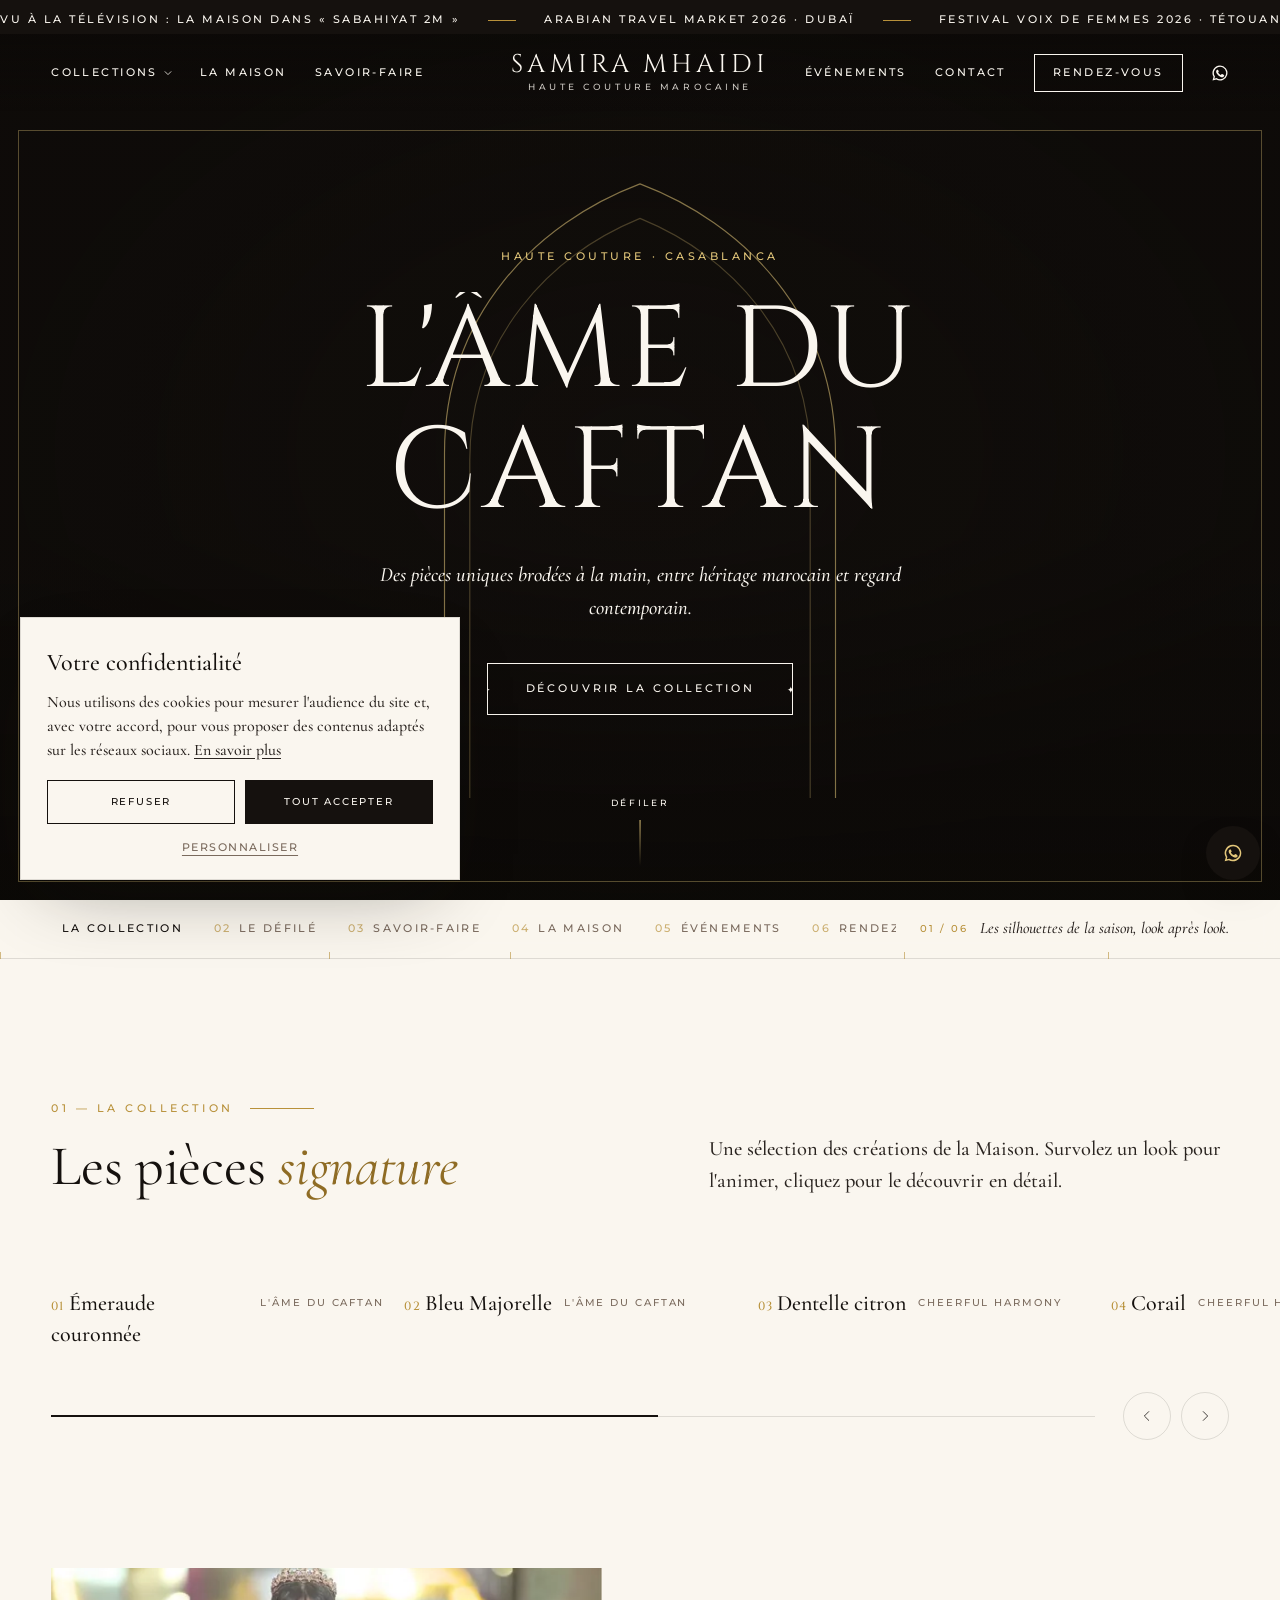
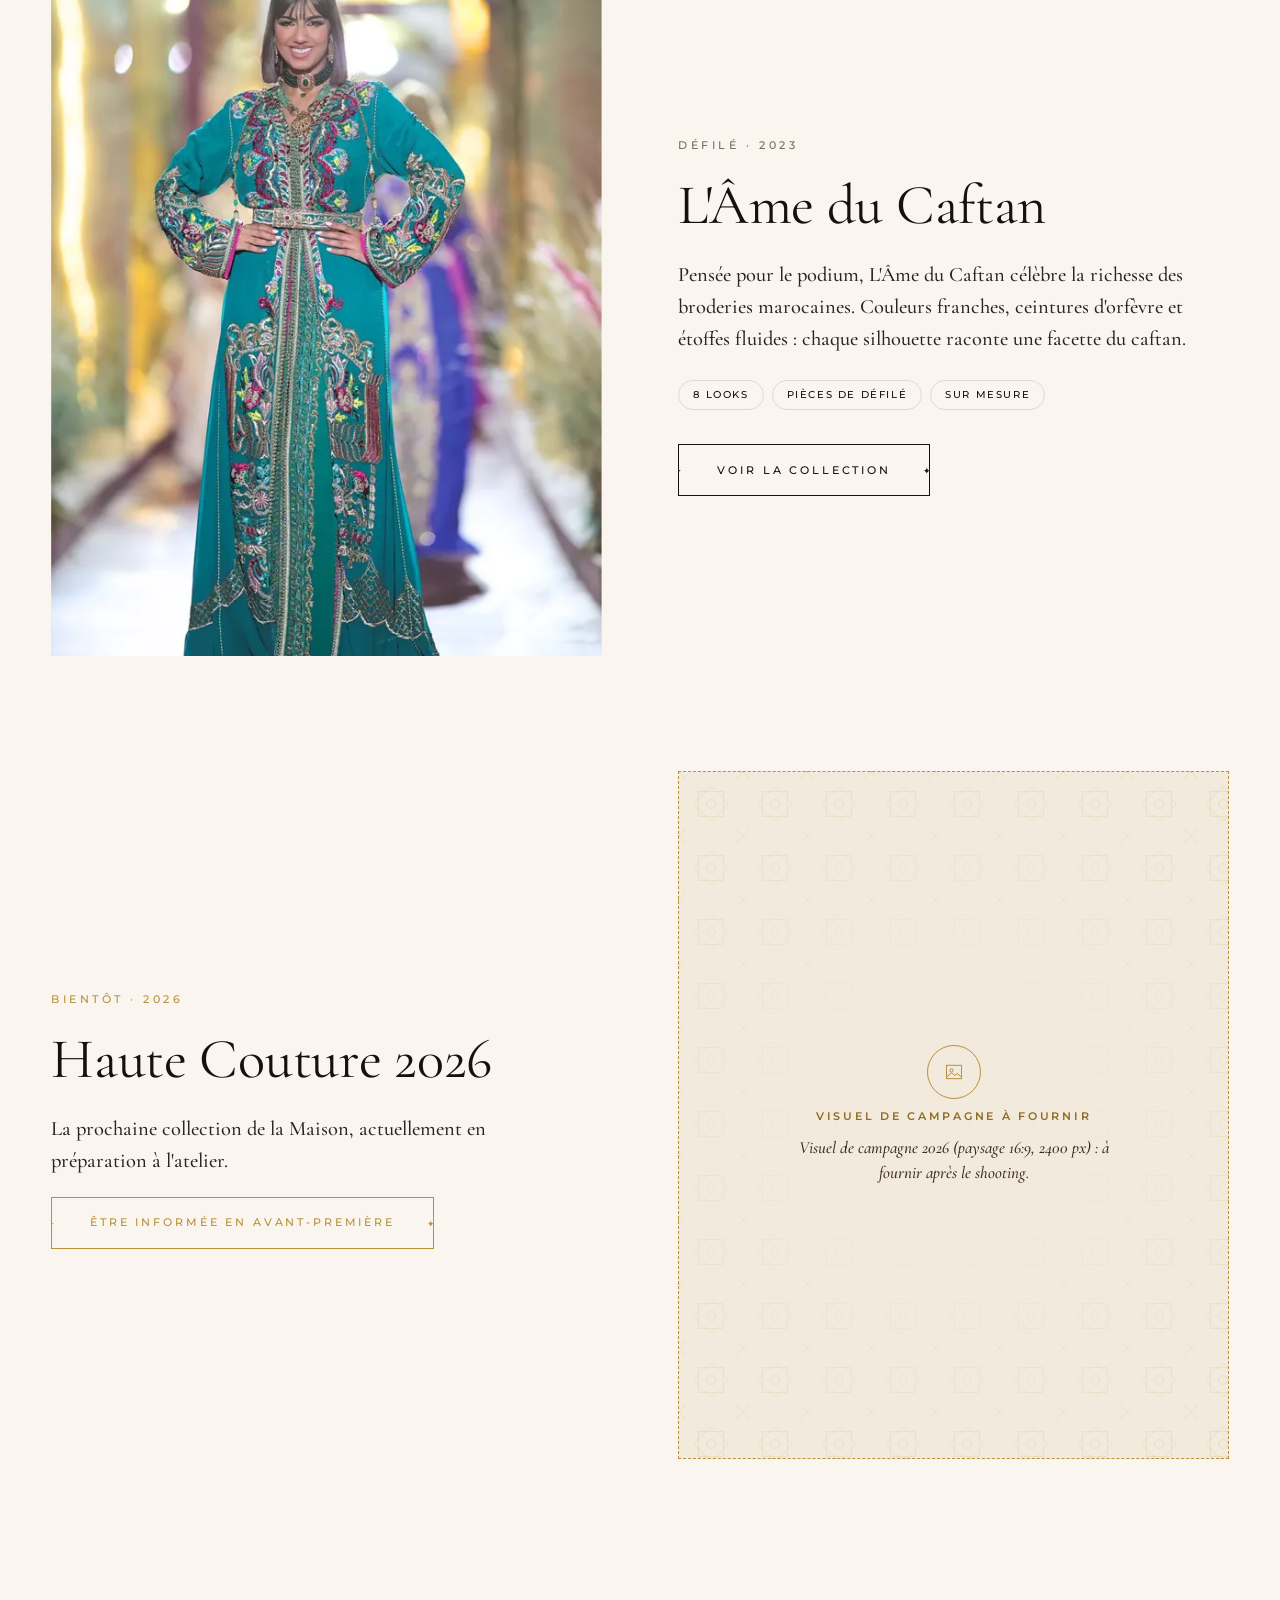
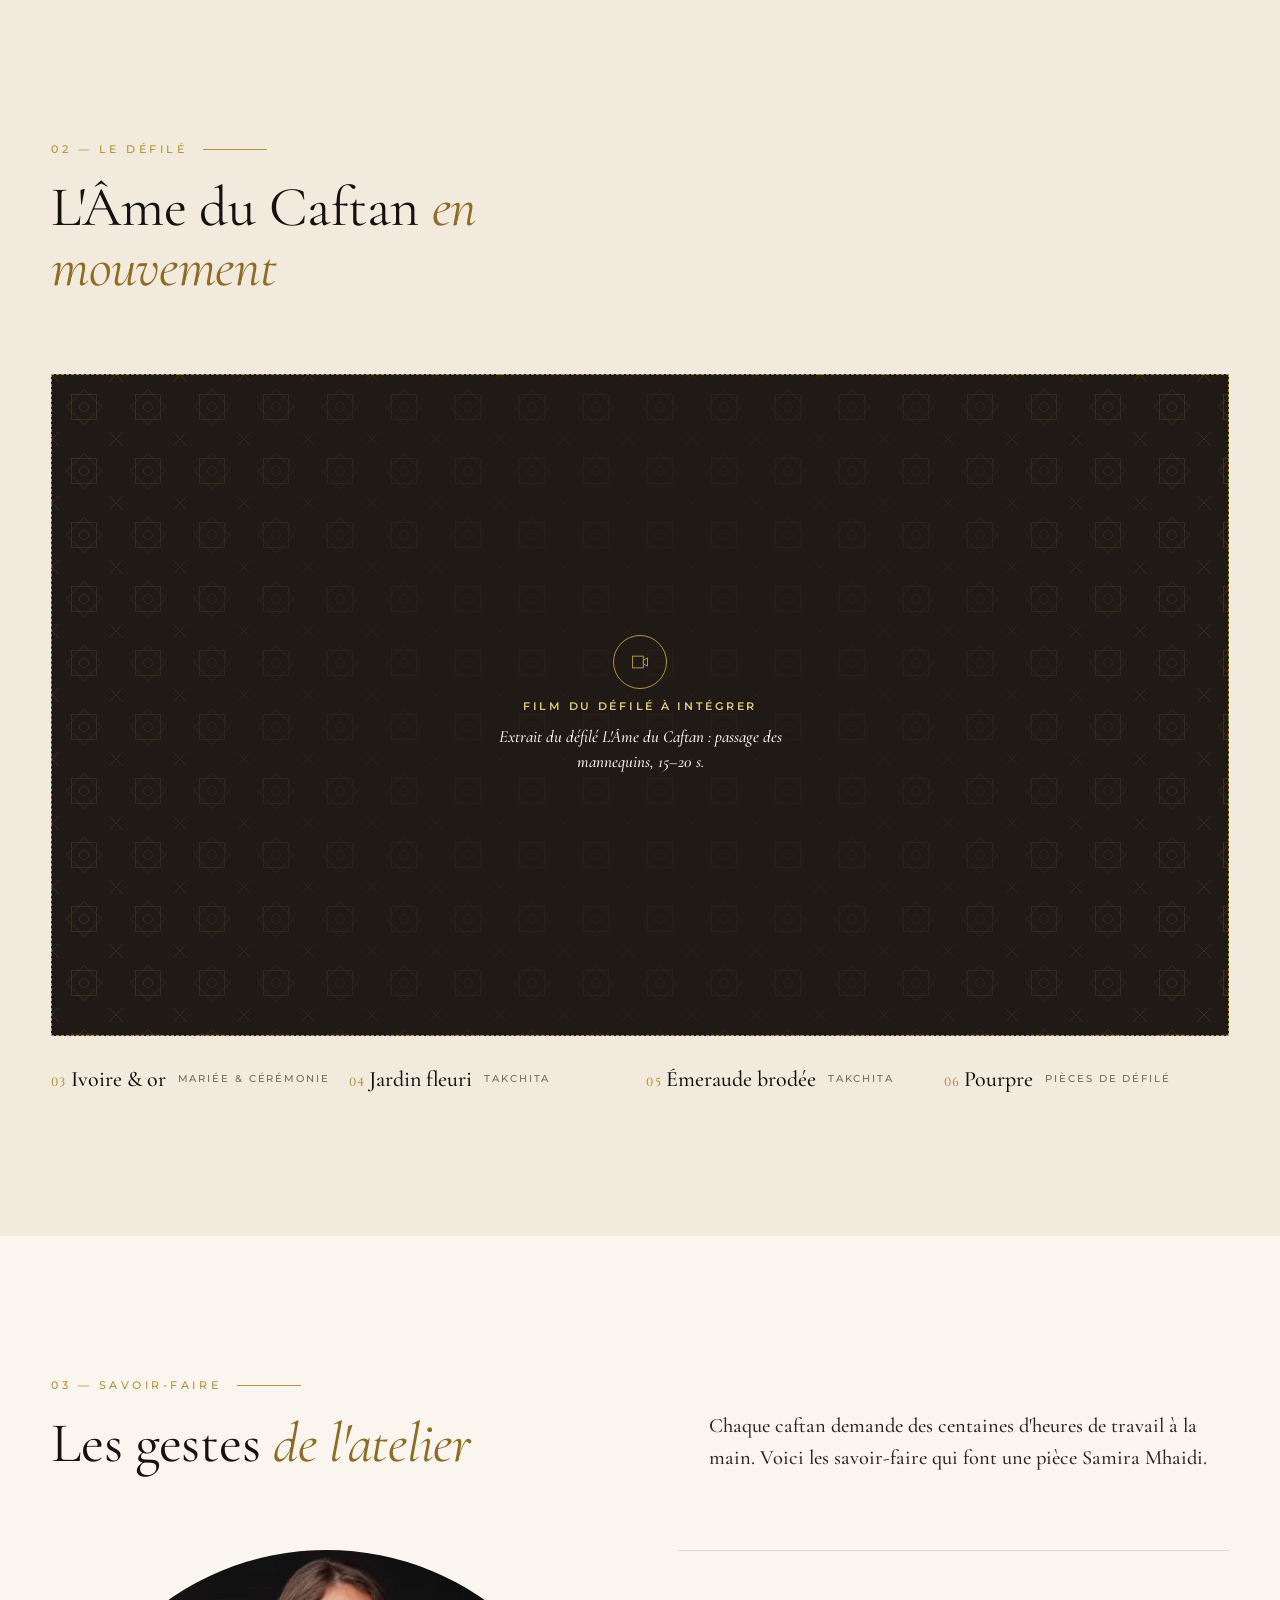
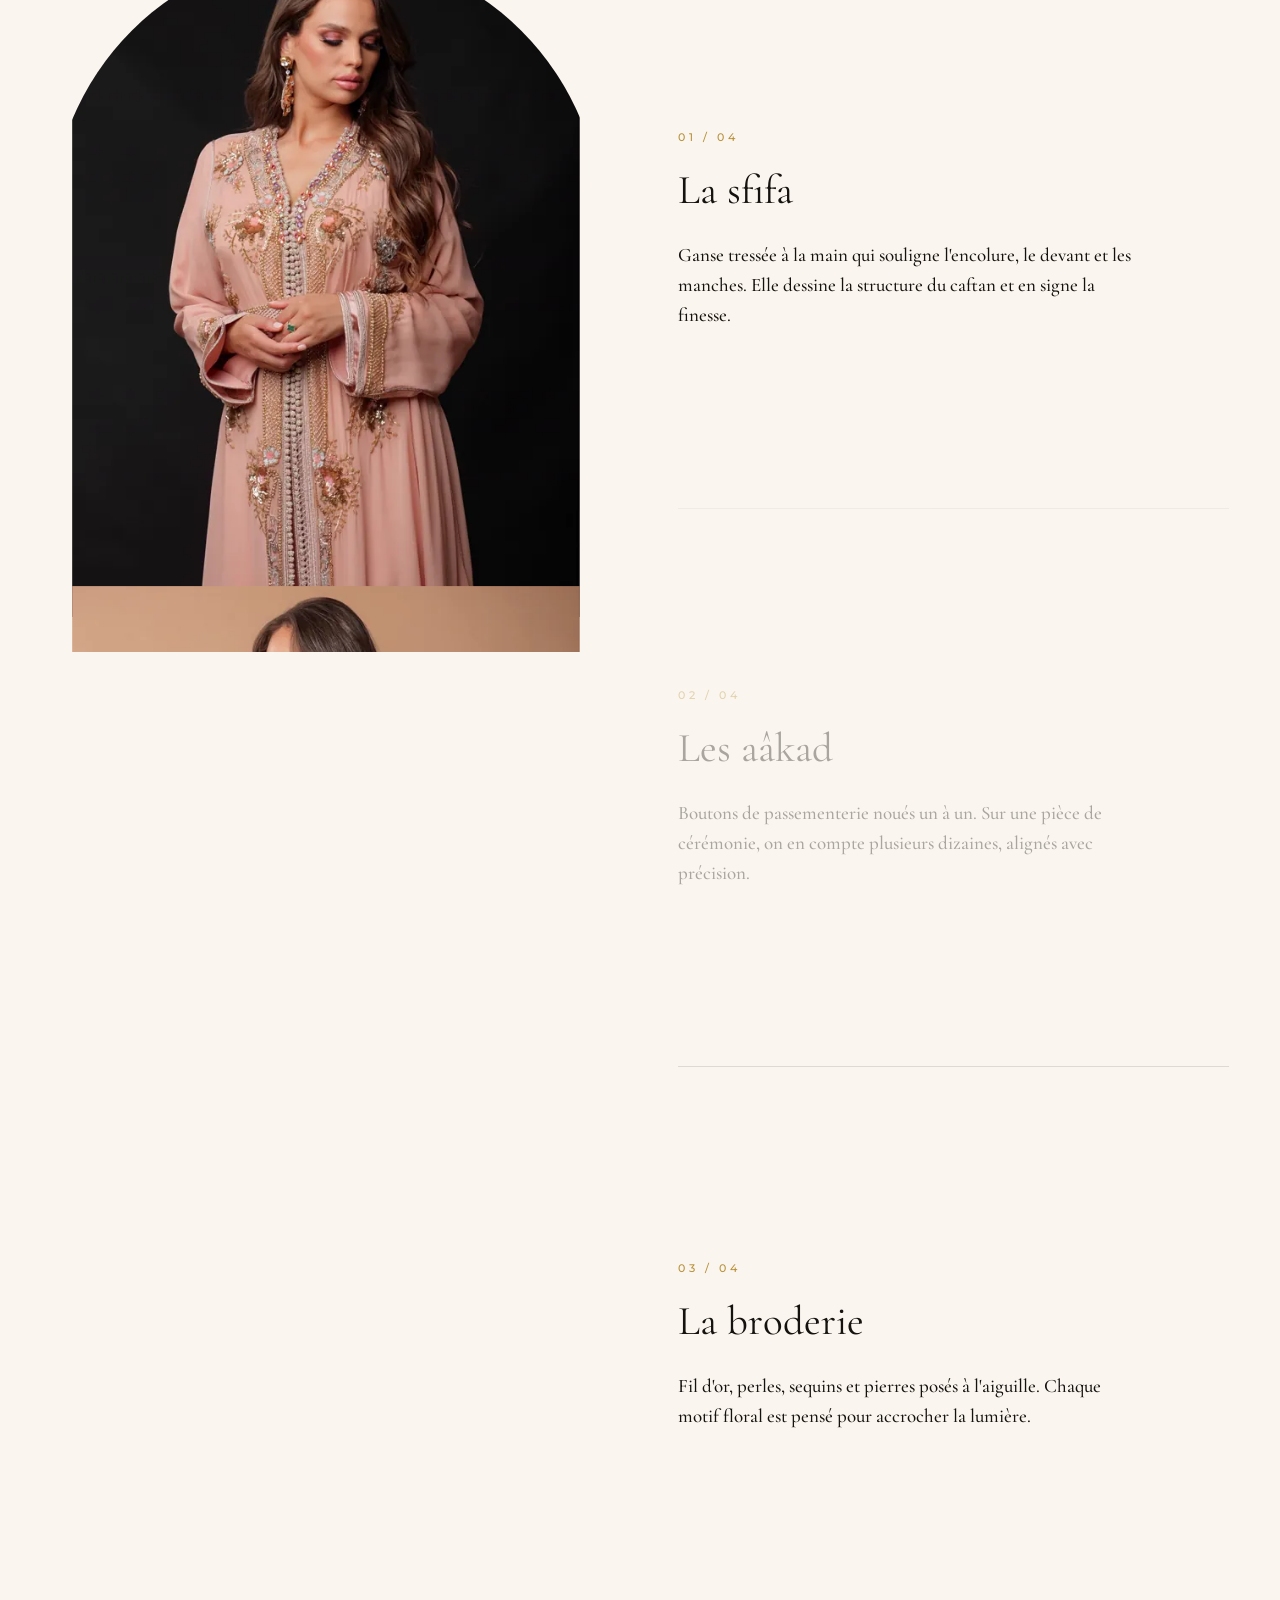
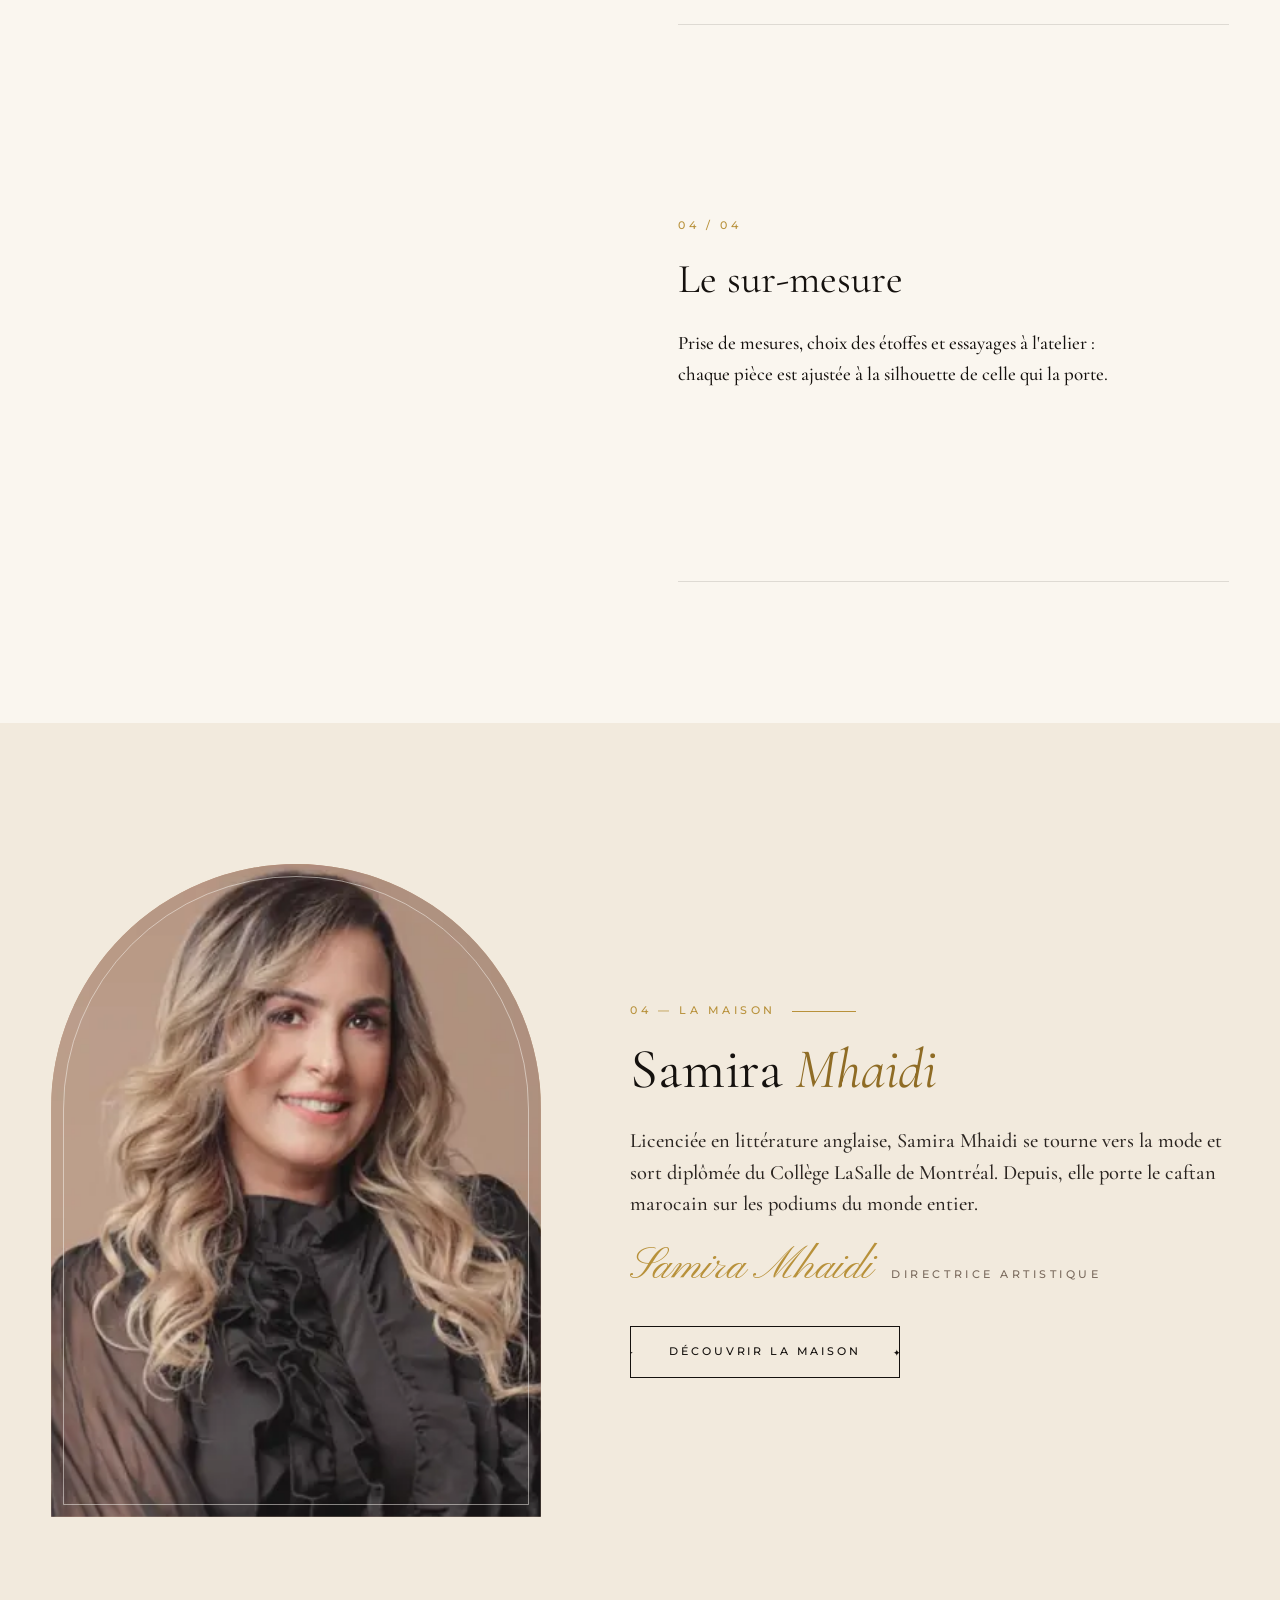
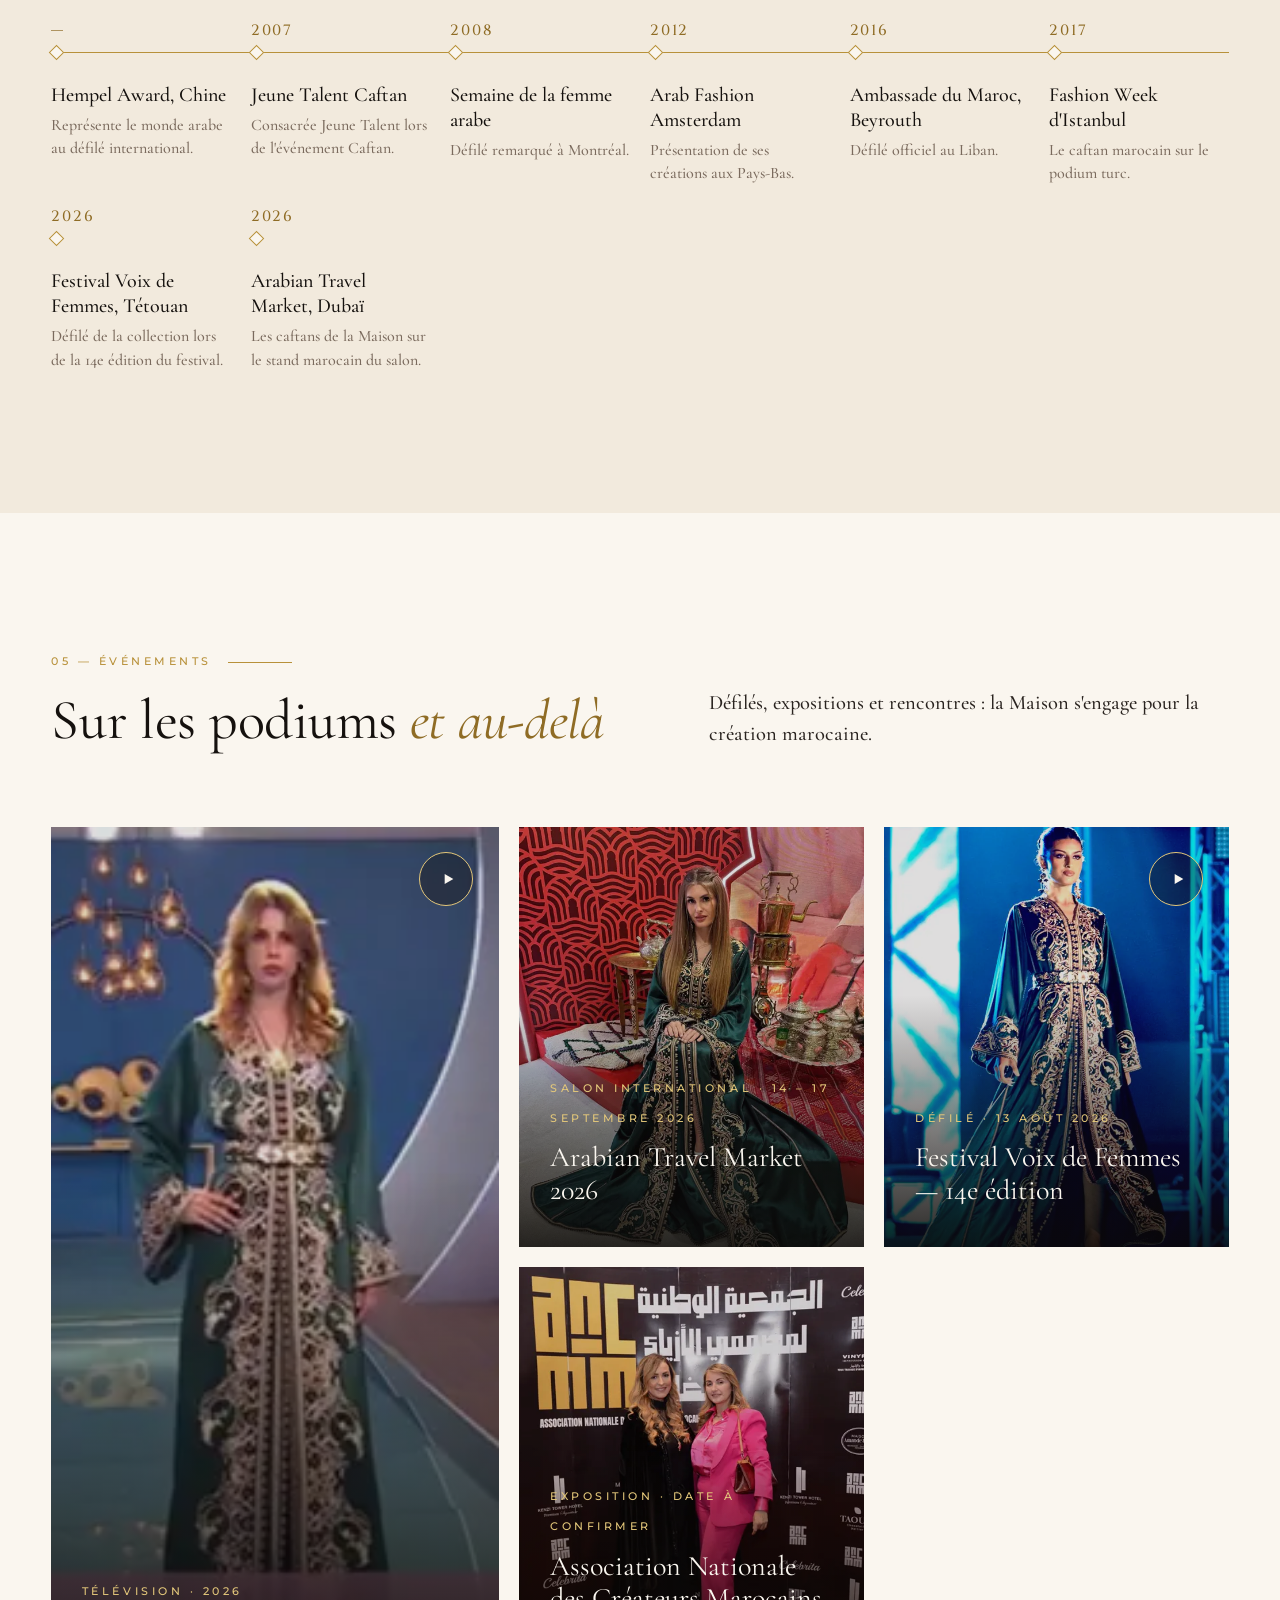
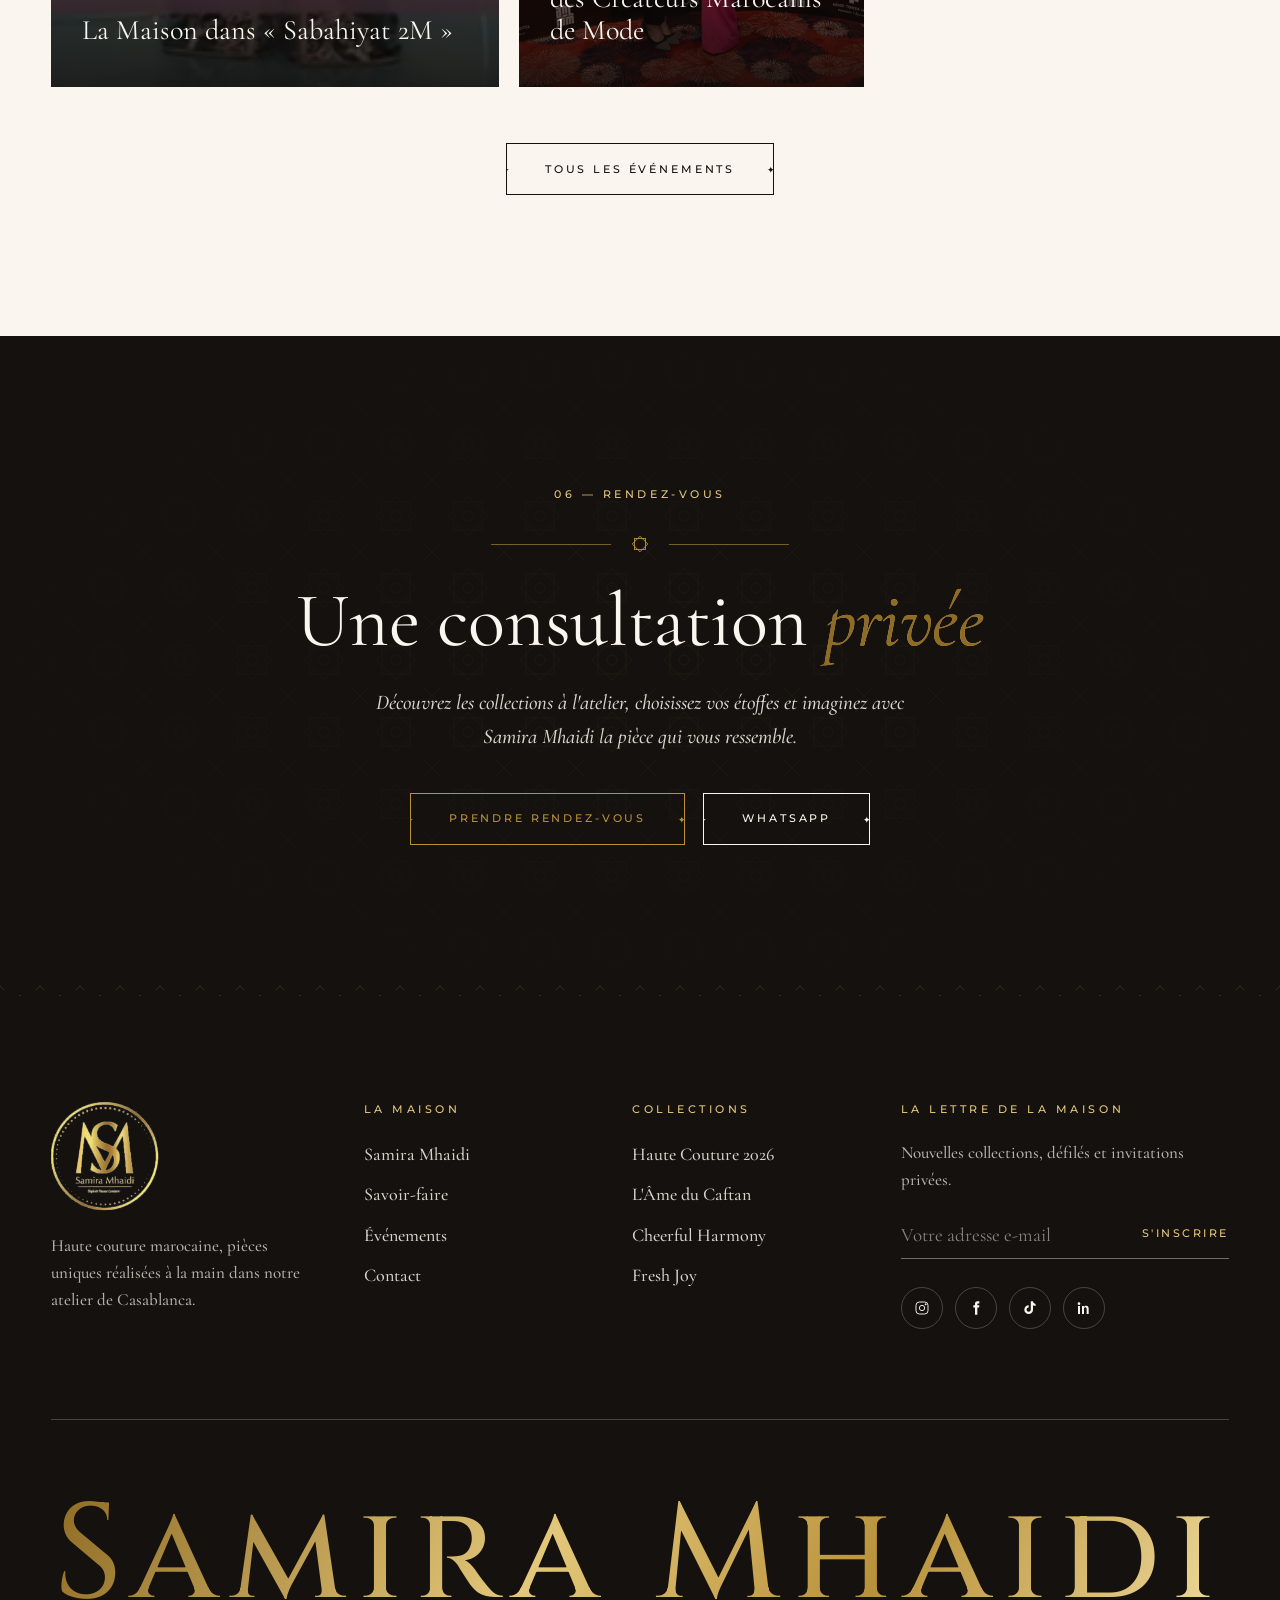
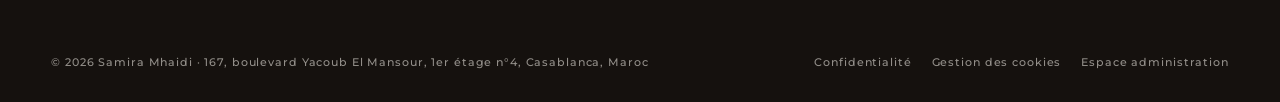
==== commit f074c1ae: "Add files via upload" ====
--- a/index.html
+++ b/index.html
@@ -25,7 +25,7 @@
   </script>
 </head>
 <body data-page="home">
-  <div class="loader" aria-hidden="true"><div class="loader__in"><img src="assets/img/logo-sm-cercle.png" alt=""><div class="loader__bar"><i></i></div></div></div>
+  <div class="loader" aria-hidden="true"><div class="loader__in"><img src="assets/img/logo-sm-cercle.webp" alt=""><div class="loader__bar"><i></i></div></div></div>
 
   <main id="main">
     <section class="hero" data-bind="hero" aria-label="Ouverture"></section>
--- a/assets/css/site.css
+++ b/assets/css/site.css
@@ -505,6 +505,42 @@
 .film__play svg { width: 22px; height: 22px; margin-left: 4px; }
 .film-strip { display: grid; grid-template-columns: repeat(4, minmax(0, 1fr)); gap: clamp(8px, 1vw, 16px); margin-top: clamp(8px, 1vw, 16px); }
 .film-strip .look__media { aspect-ratio: 3 / 4; }
+
+/* ---------- lecteur vidéo (lancement au clic) ---------- */
+.player { position: absolute; inset: 0; background: var(--ink); overflow: hidden; }
+.player__poster { position: absolute; inset: 0; width: 100%; height: 100%; object-fit: cover; object-position: center 25%; transition: transform 1.6s var(--ease), opacity 0.6s; }
+.player::after { content: ""; position: absolute; inset: 0; background: radial-gradient(circle at center, rgba(10, 8, 6, 0.1), rgba(10, 8, 6, 0.55)); pointer-events: none; transition: opacity 0.5s; }
+.player__btn { position: absolute; inset: 0; z-index: 2; width: 100%; color: var(--ivory); cursor: pointer; }
+.player__btn .film__play { background: rgba(21, 17, 14, 0.35); backdrop-filter: blur(4px); -webkit-backdrop-filter: blur(4px); }
+.player__btn:hover .film__play, .player__btn:focus-visible .film__play { transform: translate(-50%, -50%) scale(1.08); background: rgba(184, 145, 58, 0.35); }
+.player__btn:hover ~ .player__poster, .player:hover .player__poster { transform: scale(1.03); }
+.player__label { position: absolute; left: 50%; top: calc(50% + 78px); transform: translateX(-50%); color: var(--gold-light); white-space: nowrap; }
+.player.is-playing::after { opacity: 0; }
+.player video, .player iframe { position: absolute; inset: 0; width: 100%; height: 100%; border: 0; object-fit: contain; background: #000; }
+.split__media .player__poster { transition: transform 1.6s var(--ease); }
+.event__play { position: absolute; z-index: 2; top: clamp(18px, 2vw, 28px); right: clamp(18px, 2vw, 28px); width: 54px; height: 54px; border-radius: 50%; border: 1px solid var(--gold-light); display: grid; place-items: center; color: var(--ivory); background: rgba(21, 17, 14, 0.35); transition: transform 0.6s var(--ease), background 0.4s; }
+.event__play svg { width: 16px; height: 16px; margin-left: 3px; }
+.event:hover .event__play { transform: scale(1.1); background: rgba(184, 145, 58, 0.35); }
+
+/* ---------- événements : galerie et agrandissement ---------- */
+.ev-row { margin-bottom: clamp(70px, 9vw, 130px); }
+.chip--gold { display: flex; width: max-content; border-color: var(--gold); color: var(--gold-deep); margin-bottom: 16px; }
+.gallery { display: grid; grid-template-columns: repeat(3, minmax(0, 1fr)); gap: 8px; margin-top: 28px; }
+.gallery__item { position: relative; aspect-ratio: 1; overflow: hidden; background: var(--sand); cursor: zoom-in; }
+.gallery__item img { position: absolute; inset: 0; width: 100%; height: 100%; object-fit: cover; object-position: center 20%; transition: transform 1.2s var(--ease), opacity 0.4s; }
+.gallery__item:hover img, .gallery__item:focus-visible img { transform: scale(1.06); }
+.gallery__more { position: absolute; inset: 0; display: grid; place-items: center; background: rgba(21, 17, 14, 0.55); color: var(--ivory); font-family: var(--f-serif); font-size: 30px; }
+.lightbox { position: fixed; inset: 0; z-index: 95; display: grid; grid-template-columns: 70px minmax(0, 1fr) 70px; align-items: center; background: rgba(15, 12, 10, 0.94); opacity: 0; visibility: hidden; transition: opacity 0.4s, visibility 0s 0.4s; }
+.lightbox.is-open { opacity: 1; visibility: visible; transition: opacity 0.4s; }
+.lightbox__fig { margin: 0; height: 100vh; height: 100dvh; display: flex; flex-direction: column; align-items: center; justify-content: center; gap: 14px; padding: 56px 0 24px; }
+.lightbox__fig img { max-width: 100%; max-height: calc(100dvh - 120px); object-fit: contain; }
+.lightbox__fig figcaption { color: var(--gold-light); text-align: center; }
+.lightbox__close { position: absolute; top: 14px; right: 18px; width: 48px; height: 48px; font-size: 34px; font-weight: 300; color: var(--ivory); transition: transform 0.5s var(--ease), color 0.3s; }
+.lightbox__close:hover { transform: rotate(90deg); color: var(--gold-light); }
+.lightbox__nav { width: 52px; height: 52px; justify-self: center; display: grid; place-items: center; color: var(--ivory); border: 1px solid var(--line-light); border-radius: 50%; transition: border-color 0.3s, color 0.3s; }
+.lightbox__nav:hover { border-color: var(--gold-light); color: var(--gold-light); }
+.lightbox__nav svg { width: 20px; height: 20px; }
+.lightbox__nav[hidden] { display: none; }
 
 /* ---------- image + texte côte à côte (inspiration Cult Gaia) ---------- */
 .split { display: grid; grid-template-columns: 1fr 1fr; gap: clamp(28px, 6vw, 110px); align-items: center; }
@@ -820,6 +856,12 @@
   .timeline__list { grid-template-columns: 1fr 1fr; }
   .grid-looks { grid-template-columns: repeat(2, minmax(0, 1fr)); }
   .film-strip { grid-template-columns: repeat(2, minmax(0, 1fr)) !important; }
+  .lightbox { grid-template-columns: 1fr; }
+  .lightbox__nav { position: absolute; bottom: 18px; z-index: 2; }
+  .lightbox__nav--prev { left: calc(50% - 64px); }
+  .lightbox__nav--next { right: calc(50% - 64px); }
+  .lightbox__fig { padding: 56px 8px 84px; }
+  .player__label { top: calc(50% + 66px); }
   .look__info { flex-direction: column; gap: 2px; }
   .look__meta { white-space: normal; padding-top: 0; }
   .events { grid-template-columns: 1fr; }
